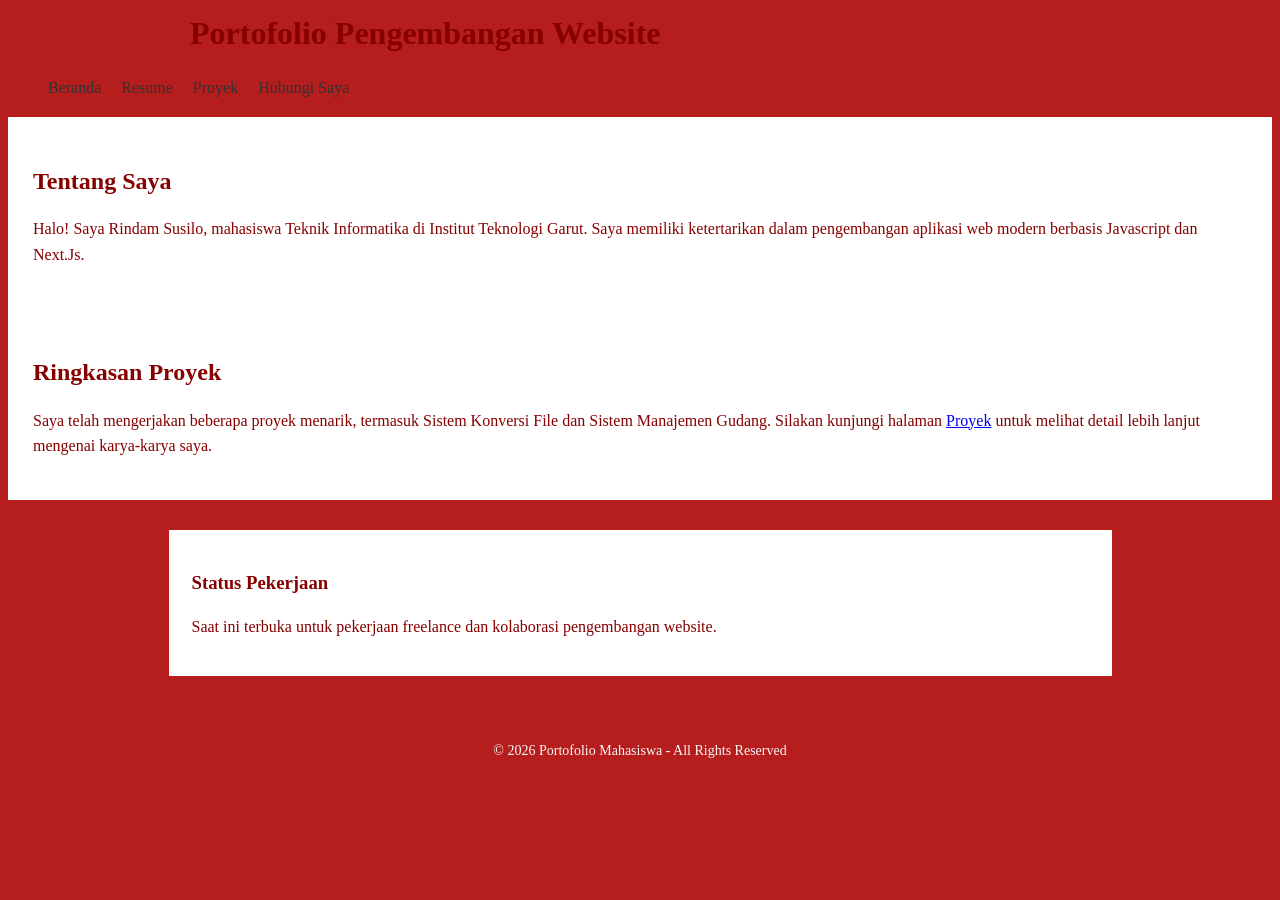
==== index.html @ ab899e9d "tugas pertemuan 2" ====
<!DOCTYPE html>
<html lang="id">
<head>
    <meta charset="UTF-8">
    <meta name="viewport" content="width=device-width, initial-scale=1.0">
    <title>Modul 2 - Website Portofolio Mahasiswa</title>
    <link rel="stylesheet" href="style.css">
</head>
<body>
    <header>
        <h1>Portofolio Pengembangan Website</h1>
        <nav>
            <ul>
                <!-- Di sini kita menambahkan link ke halaman baru -->
                <li><a href="index.html">Beranda</a></li>
                <li><a href="resume.html">Resume</a></li>
                <li><a href="project.html">Proyek</a></li>
                <li><a href="kontak.html">Hubungi Saya</a></li>
            </ul>
        </nav>
    </header>

    <hr>

    <main>
        <section id="tentang">
            <h2>Tentang Saya</h2>
            <p>Halo! Saya Rindam Susilo, mahasiswa Teknik Informatika di Institut Teknologi Garut. Saya memiliki ketertarikan dalam pengembangan aplikasi web modern berbasis Javascript dan Next.Js.</p>
        </section>

        <hr>

        <section id="ringkasan-proyek">
            <h2>Ringkasan Proyek</h2>
            <p>Saya telah mengerjakan beberapa proyek menarik, termasuk Sistem Konversi File dan Sistem Manajemen Gudang. Silakan kunjungi halaman <a href="project.html">Proyek</a> untuk melihat detail lebih lanjut mengenai karya-karya saya.</p>
        </section>

        <hr> 
    </main>

    <aside>
        <h3>Status Pekerjaan</h3>
        <p>Saat ini terbuka untuk pekerjaan freelance dan kolaborasi pengembangan website.</p>
    </aside>

    <hr>

    <footer>
        <p>&copy; 2026 Portofolio Mahasiswa - All Rights Reserved</p>
    </footer>
</body>
</html>
---- style.css ----
* Reset *
* {
 margin: 0;
 padding: 0;
 box-sizing: border-box;
}
body {
 font-family: Cambria, Cochin, Georgia, Times, 'Times New Roman', serif, sans-serif;
 background-color: #b61d1d;
 color: #860000;
 line-height: 1.6;
}
* Header *
body > header {
 background-color: white;
 padding: 20px;
 border-bottom: 1px solid #ddd;
}
body > header h1 {
 max-width: 900px;
 margin: auto;
}
* Navigation *
nav {
 max-width: 900px;
 margin: auto;
}
nav ul {
 display: flex;
 gap: 20px;
 list-style: none;
}
nav a {
 color: #333;
 text-decoration: none;
}
nav a:hover {
 color: #f5f6f7;
}
* Main *
main {
 max-width: 900px;
 margin: 30px auto;
 padding: 0 20px;
}
section {
 background-color: white;
 padding: 25px;
}
* Gambar *
main img {
 display: block;
 max-width: 100%;
 height: auto;
 margin: 0;
}
/* Judul */
h2 {
 margin-bottom: 15px;
}
h3 {
 margin-bottom: 5px;
}
/* Project */
#project {
 margin-top: 30px;
}
article {
 padding: 15px 0;
 border-bottom: 1px solid #ddd;
}
article:last-child {
 border-bottom: none;
}
/* Form */
form {
 margin-top: 20px;
}
form p {
 margin-bottom: 15px;
}
label {
 display: inline-block;
 margin-bottom: 5px;
}
input[type="text"],
input[type="email"],
select,
textarea {
 width: 100%;
 padding: 9px;
 border: 1px solid #ccc;
 font-family: Arial, sans-serif;
}
textarea {
 resize: vertical;
}
button {
 padding: 9px 15px;
 border: none;
 background-color: #333;
 color: white;
 cursor: pointer;
}
button[type="reset"] {
 background-color: #888;
}
button:hover {
 opacity: 0.8;
}
/* Aside */
aside {
 max-width: 900px;
 margin: 30px auto;
 padding: 20px;
 background-color: white;
 border-left: 3px solid #fafafa;
}
/* Footer */
footer {
 padding: 20px;
 text-align: center;
 color: #f8f7f7;
 font-size: 14px;
}
/* Garis <hr> */
hr {
 display: none;
}
/* Tampilan HP */
@media (max-width: 700px) {
 nav ul {
 flex-direction: column;
 gap: 8px;
 }
 main {
 margin-top: 20px;
 }
 main img {
 margin: 0 auto;
 }
 section {
 padding: 20px;
 }
}
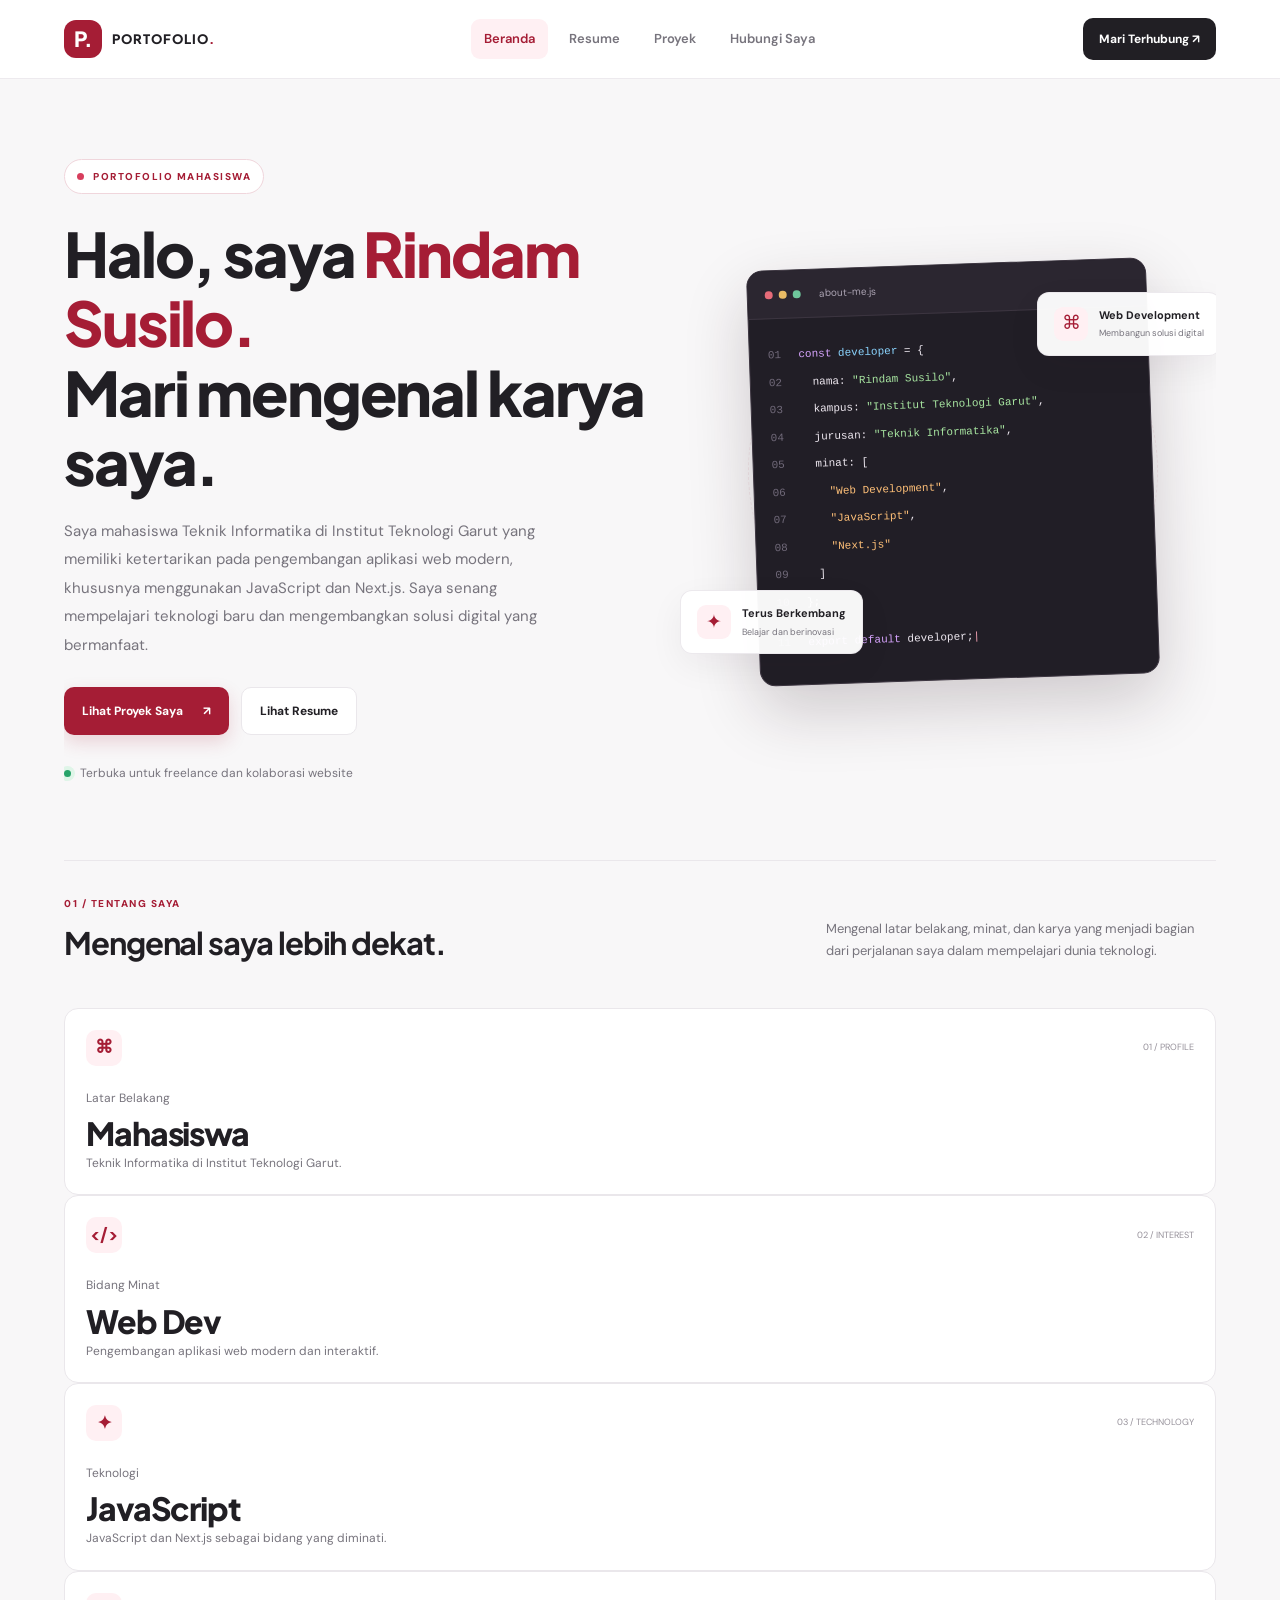
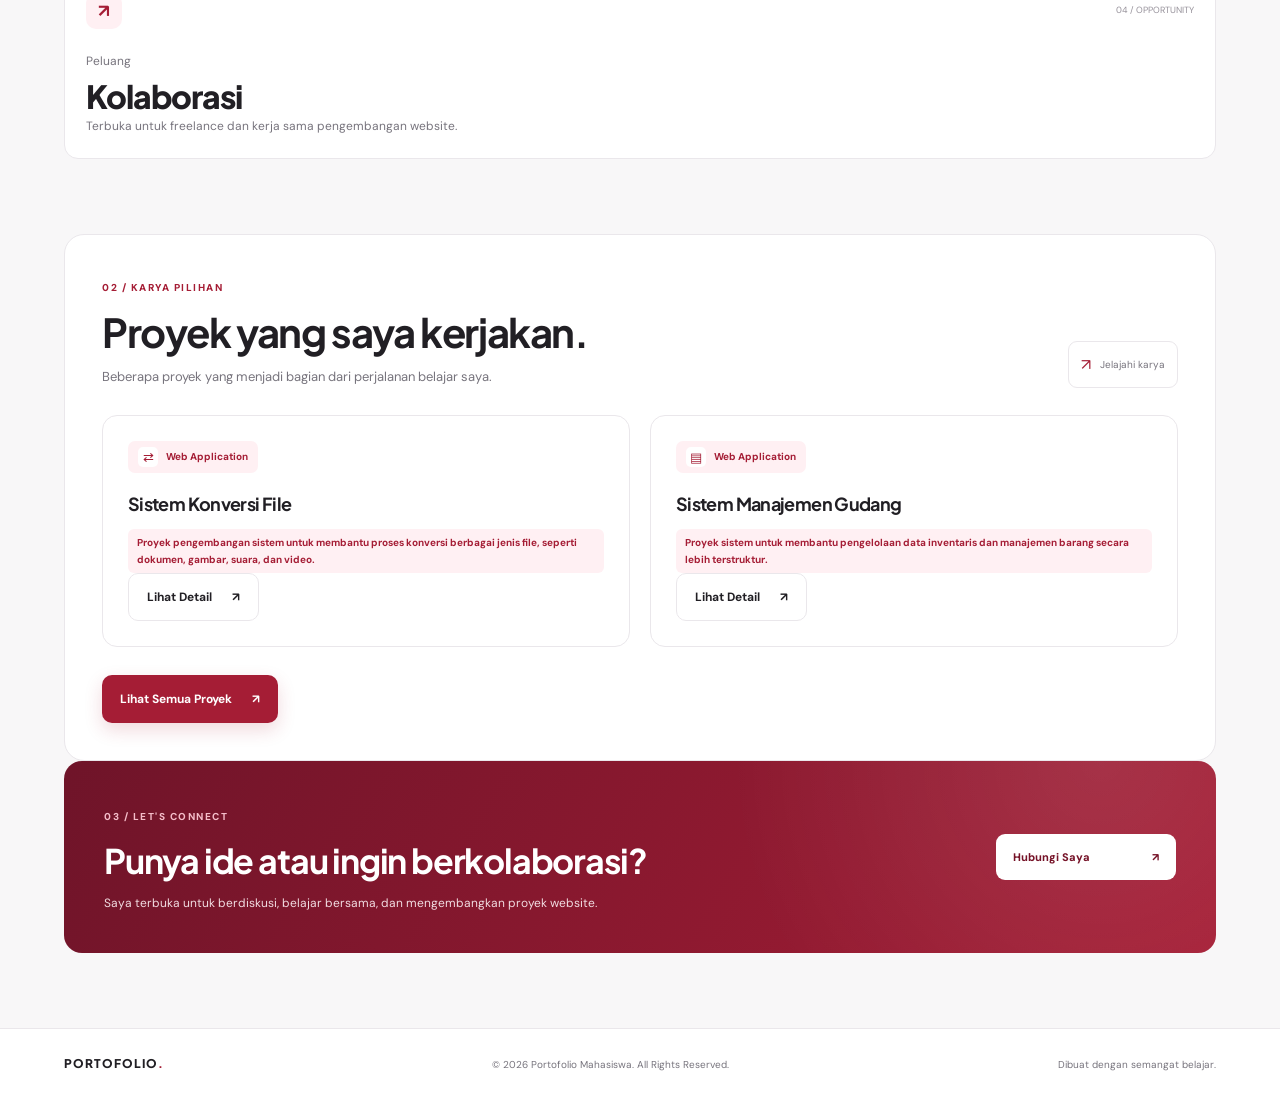
==== commit 8b5474c7: "dasar logika javascrift" ====
--- a/index.html
+++ b/index.html
@@ -1,52 +1,310 @@
+
 <!DOCTYPE html>
 <html lang="id">
+
 <head>
     <meta charset="UTF-8">
     <meta name="viewport" content="width=device-width, initial-scale=1.0">
-    <title>Modul 2 - Website Portofolio Mahasiswa</title>
+
+    <title>Beranda | Portofolio Pengembangan Website</title>
+    <meta name="description" content="Portofolio mahasiswa Teknik Informatika yang berisi profil, ringkasan proyek, dan informasi kolaborasi.">
+
+    <!-- Font yang sama dengan halaman Proyek -->
+    <link rel="preconnect" href="https://fonts.googleapis.com">
+    <link rel="preconnect" href="https://fonts.gstatic.com" crossorigin>
+    <link href="https://fonts.googleapis.com/css2?family=DM+Sans:wght@400;500;600;700&family=Plus+Jakarta+Sans:wght@400;500;600;700;800&display=swap" rel="stylesheet">
+
     <link rel="stylesheet" href="style.css">
 </head>
+
 <body>
-    <header>
-        <h1>Portofolio Pengembangan Website</h1>
-        <nav>
-            <ul>
-                <!-- Di sini kita menambahkan link ke halaman baru -->
-                <li><a href="index.html">Beranda</a></li>
-                <li><a href="resume.html">Resume</a></li>
-                <li><a href="project.html">Proyek</a></li>
-                <li><a href="kontak.html">Hubungi Saya</a></li>
-            </ul>
-        </nav>
+
+    <!-- NAVBAR -->
+    <header class="site-header">
+        <div class="nav-container">
+
+            <a href="index.html" class="brand">
+                <span class="brand-mark">P.</span>
+                <span>PORTOFOLIO<span class="brand-dot">.</span></span>
+            </a>
+
+            <nav>
+                <ul>
+                    <li><a href="index.html" class="active">Beranda</a></li>
+                    <li><a href="resume.html">Resume</a></li>
+                    <li><a href="project.html">Proyek</a></li>
+                    <li><a href="kontak.html">Hubungi Saya</a></li>
+                </ul>
+            </nav>
+
+            <a href="kontak.html" class="nav-cta">Mari Terhubung ↗</a>
+
+        </div>
     </header>
 
-    <hr>
-
     <main>
-        <section id="tentang">
-            <h2>Tentang Saya</h2>
-            <p>Halo! Saya Rindam Susilo, mahasiswa Teknik Informatika di Institut Teknologi Garut. Saya memiliki ketertarikan dalam pengembangan aplikasi web modern berbasis Javascript dan Next.Js.</p>
-        </section>
-
-        <hr>
-
-        <section id="ringkasan-proyek">
-            <h2>Ringkasan Proyek</h2>
-            <p>Saya telah mengerjakan beberapa proyek menarik, termasuk Sistem Konversi File dan Sistem Manajemen Gudang. Silakan kunjungi halaman <a href="project.html">Proyek</a> untuk melihat detail lebih lanjut mengenai karya-karya saya.</p>
-        </section>
-
-        <hr> 
+
+        <!-- HERO -->
+        <section class="hero-section">
+
+            <div class="hero-content">
+
+                <span class="eyebrow">
+                    <span class="eyebrow-dot"></span>
+                    PORTOFOLIO MAHASISWA
+                </span>
+
+                <h1>
+                    Halo, saya <span>Rindam Susilo.</span>
+                    <br>
+                    Mari mengenal karya saya.
+                </h1>
+
+                <p class="hero-description">
+                    Saya mahasiswa Teknik Informatika di Institut Teknologi Garut
+                    yang memiliki ketertarikan pada pengembangan aplikasi web
+                    modern, khususnya menggunakan JavaScript dan Next.js.
+                    Saya senang mempelajari teknologi baru dan mengembangkan
+                    solusi digital yang bermanfaat.
+                </p>
+
+                <div class="hero-actions">
+                    <a href="project.html" class="btn-primary">
+                        Lihat Proyek Saya <span>↗</span>
+                    </a>
+
+                    <a href="resume.html" class="btn-secondary">
+                        Lihat Resume
+                    </a>
+                </div>
+
+                <div class="hero-note">
+                    <span class="availability-dot"></span>
+                    Terbuka untuk freelance dan kolaborasi website
+                </div>
+
+            </div>
+
+            <!-- VISUAL -->
+            <div class="hero-visual">
+
+                <div class="visual-orbit"></div>
+                <div class="visual-orbit orbit-two"></div>
+
+                <div class="code-window">
+
+                    <div class="window-top">
+                        <div class="window-dots">
+                            <span></span>
+                            <span></span>
+                            <span></span>
+                        </div>
+
+                        <span class="window-label">about-me.js</span>
+                    </div>
+
+                    <div class="code-content">
+                        <div><span class="code-muted">01</span> <span class="code-purple">const</span> <span class="code-blue">developer</span> = {</div>
+                        <div><span class="code-muted">02</span> &nbsp; nama: <span class="code-green">"Rindam Susilo"</span>,</div>
+                        <div><span class="code-muted">03</span> &nbsp; kampus: <span class="code-green">"Institut Teknologi Garut"</span>,</div>
+                        <div><span class="code-muted">04</span> &nbsp; jurusan: <span class="code-green">"Teknik Informatika"</span>,</div>
+                        <div><span class="code-muted">05</span> &nbsp; minat: [</div>
+                        <div><span class="code-muted">06</span> &nbsp; &nbsp; <span class="code-orange">"Web Development"</span>,</div>
+                        <div><span class="code-muted">07</span> &nbsp; &nbsp; <span class="code-orange">"JavaScript"</span>,</div>
+                        <div><span class="code-muted">08</span> &nbsp; &nbsp; <span class="code-orange">"Next.js"</span></div>
+                        <div><span class="code-muted">09</span> &nbsp; ]</div>
+                        <div><span class="code-muted">10</span> };</div>
+                        <div class="code-bottom"><span class="code-muted">11</span> <span class="code-purple">export default</span> developer;<span class="cursor">|</span></div>
+                    </div>
+
+                </div>
+
+                <div class="floating-card floating-card-top">
+                    <span class="floating-icon">⌘</span>
+                    <div>
+                        <strong>Web Development</strong>
+                        <small>Membangun solusi digital</small>
+                    </div>
+                </div>
+
+                <div class="floating-card floating-card-bottom">
+                    <span class="floating-icon">✦</span>
+                    <div>
+                        <strong>Terus Berkembang</strong>
+                        <small>Belajar dan berinovasi</small>
+                    </div>
+                </div>
+
+            </div>
+
+        </section>
+
+        <!-- SECTION INTRO -->
+        <section class="section-intro">
+            <div>
+                <span class="section-label">01 / TENTANG SAYA</span>
+                <h2>Mengenal saya lebih dekat.</h2>
+            </div>
+
+            <p>
+                Mengenal latar belakang, minat, dan karya yang menjadi bagian
+                dari perjalanan saya dalam mempelajari dunia teknologi.
+            </p>
+        </section>
+
+        <!-- ABOUT CARDS -->
+        <section class="statistics-section">
+
+            <article class="stat-card">
+                <div class="stat-top">
+                    <span class="stat-icon">⌘</span>
+                    <span class="stat-caption">01 / PROFILE</span>
+                </div>
+
+                <p>Latar Belakang</p>
+                <h3>Mahasiswa</h3>
+                <p>Teknik Informatika di Institut Teknologi Garut.</p>
+            </article>
+
+            <article class="stat-card">
+                <div class="stat-top">
+                    <span class="stat-icon">&lt;/&gt;</span>
+                    <span class="stat-caption">02 / INTEREST</span>
+                </div>
+
+                <p>Bidang Minat</p>
+                <h3>Web Dev</h3>
+                <p>Pengembangan aplikasi web modern dan interaktif.</p>
+            </article>
+
+            <article class="stat-card">
+                <div class="stat-top">
+                    <span class="stat-icon">✦</span>
+                    <span class="stat-caption">03 / TECHNOLOGY</span>
+                </div>
+
+                <p>Teknologi</p>
+                <h3>JavaScript</h3>
+                <p>JavaScript dan Next.js sebagai bidang yang diminati.</p>
+            </article>
+
+            <article class="stat-card">
+                <div class="stat-top">
+                    <span class="stat-icon">↗</span>
+                    <span class="stat-caption">04 / OPPORTUNITY</span>
+                </div>
+
+                <p>Peluang</p>
+                <h3>Kolaborasi</h3>
+                <p>Terbuka untuk freelance dan kerja sama pengembangan website.</p>
+            </article>
+
+        </section>
+
+        <!-- PROJECT SUMMARY -->
+        <section class="projects-section">
+
+            <div class="projects-heading">
+                <div>
+                    <span class="section-label">02 / KARYA PILIHAN</span>
+                    <h2>Proyek yang saya kerjakan.</h2>
+                    <p>Beberapa proyek yang menjadi bagian dari perjalanan belajar saya.</p>
+                </div>
+
+                <div class="project-count">
+                    <span class="count-symbol">↗</span>
+                    <span>Jelajahi karya</span>
+                </div>
+            </div>
+
+            <div class="project-grid">
+
+                <article class="project-card">
+
+                    <span class="project-category">
+                        <span class="project-category-icon">⇄</span>
+                        <span class="project-category-name">Web Application</span>
+                    </span>
+
+                    <h3>Sistem Konversi File</h3>
+
+                    <p>
+                        Proyek pengembangan sistem untuk membantu proses
+                        konversi berbagai jenis file, seperti dokumen,
+                        gambar, suara, dan video.
+                    </p>
+
+                    <a href="project.html" class="btn-secondary">
+                        Lihat Detail <span>↗</span>
+                    </a>
+
+                </article>
+
+                <article class="project-card">
+
+                    <span class="project-category">
+                        <span class="project-category-icon">▤</span>
+                        <span class="project-category-name">Web Application</span>
+                    </span>
+
+                    <h3>Sistem Manajemen Gudang</h3>
+
+                    <p>
+                        Proyek sistem untuk membantu pengelolaan data
+                        inventaris dan manajemen barang secara lebih
+                        terstruktur.
+                    </p>
+
+                    <a href="project.html" class="btn-secondary">
+                        Lihat Detail <span>↗</span>
+                    </a>
+
+                </article>
+
+            </div>
+
+            <div class="hero-actions">
+                <a href="project.html" class="btn-primary">
+                    Lihat Semua Proyek <span>↗</span>
+                </a>
+            </div>
+
+        </section>
+
+        <!-- CONTACT CTA -->
+        <section class="contact-cta">
+
+            <div>
+                <span class="section-label">03 / LET'S CONNECT</span>
+
+                <h2>Punya ide atau ingin berkolaborasi?</h2>
+
+                <p>
+                    Saya terbuka untuk berdiskusi, belajar bersama,
+                    dan mengembangkan proyek website.
+                </p>
+            </div>
+
+            <a href="kontak.html" class="cta-button">
+                Hubungi Saya <span>↗</span>
+            </a>
+
+        </section>
+
     </main>
 
-    <aside>
-        <h3>Status Pekerjaan</h3>
-        <p>Saat ini terbuka untuk pekerjaan freelance dan kolaborasi pengembangan website.</p>
-    </aside>
-
-    <hr>
-
-    <footer>
-        <p>&copy; 2026 Portofolio Mahasiswa - All Rights Reserved</p>
+    <!-- FOOTER -->
+    <footer class="site-footer">
+
+        <a href="index.html" class="footer-brand">
+            PORTOFOLIO<span class="brand-dot">.</span>
+        </a>
+
+        <p>&copy; 2026 Portofolio Mahasiswa. All Rights Reserved.</p>
+
+        <span>Dibuat dengan semangat belajar.</span>
+
     </footer>
+
 </body>
-</html>+</html>
--- a/style.css
+++ b/style.css
@@ -1,145 +1,1782 @@
-* Reset *
+
+/* ========================================
+   1. DESIGN SYSTEM
+======================================== */
+:root {
+    --primary: #a51d35;
+    --primary-dark: #761328;
+    --primary-light: #fff0f3;
+    --ink: #211f24;
+    --muted: #77747d;
+    --surface: #ffffff;
+    --background: #f8f7f8;
+    --border: #eae7eb;
+    --green: #18794e;
+    --green-bg: #e7f7ee;
+    --orange: #98620b;
+    --orange-bg: #fff3d9;
+    --radius: 18px;
+    --shadow: 0 12px 35px rgba(35, 18, 28, 0.055);
+}
+
 * {
- margin: 0;
- padding: 0;
- box-sizing: border-box;
-}
+    margin: 0;
+    padding: 0;
+    box-sizing: border-box;
+}
+
+html {
+    scroll-behavior: smooth;
+    scroll-padding-top: 100px;
+}
+
 body {
- font-family: Cambria, Cochin, Georgia, Times, 'Times New Roman', serif, sans-serif;
- background-color: #b61d1d;
- color: #860000;
- line-height: 1.6;
-}
-* Header *
-body > header {
- background-color: white;
- padding: 20px;
- border-bottom: 1px solid #ddd;
-}
-body > header h1 {
- max-width: 900px;
- margin: auto;
-}
-* Navigation *
-nav {
- max-width: 900px;
- margin: auto;
-}
-nav ul {
- display: flex;
- gap: 20px;
- list-style: none;
-}
-nav a {
- color: #333;
- text-decoration: none;
-}
-nav a:hover {
- color: #f5f6f7;
-}
-* Main *
+    font-family: "DM Sans", Arial, sans-serif;
+    color: var(--ink);
+    background: var(--background);
+    line-height: 1.7;
+    -webkit-font-smoothing: antialiased;
+}
+
+h1, h2, h3, h4 {
+    font-family: "Plus Jakarta Sans", Arial, sans-serif;
+    line-height: 1.25;
+    letter-spacing: -0.035em;
+}
+
+a {
+    color: inherit;
+    text-decoration: none;
+}
+
+button, input, select {
+    font: inherit;
+}
+
+button, a, input, select {
+    -webkit-tap-highlight-color: transparent;
+}
+
+button:focus-visible,
+a:focus-visible,
+input:focus-visible,
+select:focus-visible {
+    outline: 3px solid rgba(165, 29, 53, 0.3);
+    outline-offset: 3px;
+}
+
+[hidden] {
+    display: none !important;
+}
+
+/* ========================================
+   2. NAVIGATION
+======================================== */
+.site-header {
+    position: sticky;
+    top: 0;
+    z-index: 100;
+    background: rgba(255, 255, 255, 0.94);
+    backdrop-filter: blur(16px);
+    border-bottom: 1px solid rgba(234, 231, 235, 0.85);
+}
+
+.nav-container {
+    width: min(1160px, 90%);
+    min-height: 78px;
+    margin: auto;
+    display: flex;
+    align-items: center;
+    justify-content: space-between;
+    gap: 28px;
+}
+
+.brand {
+    display: inline-flex;
+    align-items: center;
+    gap: 10px;
+    font-family: "Plus Jakarta Sans", sans-serif;
+    font-weight: 800;
+    font-size: 13px;
+    letter-spacing: 0.08em;
+    white-space: nowrap;
+}
+
+.brand-mark {
+    display: grid;
+    place-items: center;
+    width: 38px;
+    height: 38px;
+    border-radius: 12px;
+    color: white;
+    background: var(--primary);
+    font-size: 21px;
+    letter-spacing: -0.06em;
+}
+
+.brand-dot {
+    color: var(--primary);
+}
+
+.nav-container nav ul {
+    display: flex;
+    align-items: center;
+    gap: 8px;
+    list-style: none;
+}
+
+.nav-container nav a {
+    display: inline-block;
+    padding: 9px 13px;
+    color: var(--muted);
+    font-size: 13px;
+    font-weight: 600;
+    border-radius: 9px;
+    transition: 0.2s ease;
+}
+
+.nav-container nav a:hover,
+.nav-container nav a.active {
+    color: var(--primary);
+    background: var(--primary-light);
+}
+
+.nav-cta {
+    padding: 11px 16px;
+    border-radius: 10px;
+    color: white;
+    background: var(--ink);
+    font-size: 12px;
+    font-weight: 700;
+    white-space: nowrap;
+    transition: 0.2s ease;
+}
+
+.nav-cta:hover {
+    background: var(--primary);
+    transform: translateY(-1px);
+}
+
+/* ========================================
+   3. MAIN LAYOUT
+======================================== */
 main {
- max-width: 900px;
- margin: 30px auto;
- padding: 0 20px;
-}
+    width: min(1160px, 90%);
+    margin: 0 auto;
+}
+
 section {
- background-color: white;
- padding: 25px;
-}
-* Gambar *
-main img {
- display: block;
- max-width: 100%;
- height: auto;
- margin: 0;
-}
-/* Judul */
-h2 {
- margin-bottom: 15px;
-}
-h3 {
- margin-bottom: 5px;
-}
-/* Project */
-#project {
- margin-top: 30px;
-}
-article {
- padding: 15px 0;
- border-bottom: 1px solid #ddd;
-}
-article:last-child {
- border-bottom: none;
-}
-/* Form */
-form {
- margin-top: 20px;
-}
-form p {
- margin-bottom: 15px;
-}
-label {
- display: inline-block;
- margin-bottom: 5px;
-}
-input[type="text"],
-input[type="email"],
-select,
-textarea {
- width: 100%;
- padding: 9px;
- border: 1px solid #ccc;
- font-family: Arial, sans-serif;
-}
-textarea {
- resize: vertical;
-}
-button {
- padding: 9px 15px;
- border: none;
- background-color: #333;
- color: white;
- cursor: pointer;
-}
-button[type="reset"] {
- background-color: #888;
-}
-button:hover {
- opacity: 0.8;
-}
-/* Aside */
-aside {
- max-width: 900px;
- margin: 30px auto;
- padding: 20px;
- background-color: white;
- border-left: 3px solid #fafafa;
-}
-/* Footer */
-footer {
- padding: 20px;
- text-align: center;
- color: #f8f7f7;
- font-size: 14px;
-}
-/* Garis <hr> */
-hr {
- display: none;
-}
-/* Tampilan HP */
-@media (max-width: 700px) {
- nav ul {
- flex-direction: column;
- gap: 8px;
- }
- main {
- margin-top: 20px;
- }
- main img {
- margin: 0 auto;
- }
- section {
- padding: 20px;
- }
-}
+    margin-bottom: 0;
+}
+
+/* ========================================
+   4. HERO SECTION
+======================================== */
+.hero-section {
+    min-height: 530px;
+    padding: 80px 0 76px;
+    display: grid;
+    grid-template-columns: 1.05fr 0.95fr;
+    align-items: center;
+    gap: 45px;
+    overflow: hidden;
+}
+
+.hero-content {
+    position: relative;
+    z-index: 2;
+}
+
+.eyebrow,
+.section-label {
+    display: inline-flex;
+    align-items: center;
+    gap: 9px;
+    color: var(--primary);
+    font-size: 10px;
+    font-weight: 800;
+    letter-spacing: 0.15em;
+}
+
+.eyebrow {
+    padding: 8px 12px;
+    border: 1px solid #f0d6dc;
+    background: #fff;
+    border-radius: 30px;
+}
+
+.eyebrow-dot,
+.availability-dot {
+    width: 7px;
+    height: 7px;
+    border-radius: 50%;
+    background: #d73e5d;
+}
+
+.hero-content h1 {
+    margin: 25px 0 20px;
+    font-size: clamp(38px, 4.8vw, 62px);
+    font-weight: 800;
+    line-height: 1.13;
+}
+
+.hero-content h1 span {
+    color: var(--primary);
+}
+
+.hero-description {
+    max-width: 490px;
+    color: var(--muted);
+    font-size: 15px;
+    line-height: 1.9;
+}
+
+.hero-actions {
+    display: flex;
+    align-items: center;
+    flex-wrap: wrap;
+    gap: 12px;
+    margin-top: 28px;
+}
+
+.btn-primary,
+.btn-secondary {
+    display: inline-flex;
+    align-items: center;
+    justify-content: center;
+    gap: 20px;
+    min-height: 48px;
+    padding: 12px 18px;
+    border: 0;
+    border-radius: 10px;
+    font-size: 12px;
+    font-weight: 700;
+    cursor: pointer;
+    transition: transform 0.2s ease, background 0.2s ease;
+}
+
+.btn-primary {
+    color: #fff;
+    background: var(--primary);
+    box-shadow: 0 7px 18px rgba(165, 29, 53, 0.17);
+}
+
+.btn-primary:hover {
+    background: var(--primary-dark);
+    transform: translateY(-2px);
+}
+
+.btn-secondary {
+    color: var(--ink);
+    background: white;
+    border: 1px solid var(--border);
+}
+
+.btn-secondary:hover {
+    border-color: #d9a0ac;
+    transform: translateY(-2px);
+}
+
+.hero-note {
+    display: flex;
+    align-items: center;
+    gap: 9px;
+    margin-top: 28px;
+    color: var(--muted);
+    font-size: 12px;
+}
+
+.availability-dot {
+    background: #28a36a;
+    box-shadow: 0 0 0 4px #dff5e8;
+}
+
+/* ========================================
+   5. HERO VISUAL / CODE WINDOW
+======================================== */
+.hero-visual {
+    position: relative;
+    min-height: 360px;
+    display: grid;
+    place-items: center;
+    isolation: isolate;
+}
+
+.hero-visual::before {
+    content: "";
+    position: absolute;
+    width: 290px;
+    height: 290px;
+    border-radius: 50%;
+    background: linear-gradient(135deg, #f7dce2, #fceff2);
+    z-index: -2;
+}
+
+.visual-orbit {
+    position: absolute;
+    width: 350px;
+    height: 350px;
+    border: 1px solid rgba(165, 29, 53, 0.13);
+    border-radius: 50%;
+    z-index: -1;
+}
+
+.orbit-two {
+    width: 410px;
+    height: 410px;
+    border-style: dashed;
+    opacity: 0.6;
+}
+
+.code-window {
+    position: relative;
+    z-index: 2;
+    width: min(100%, 400px);
+    overflow: hidden;
+    border: 1px solid #3c3540;
+    border-radius: 16px;
+    color: #eee8f0;
+    background: #211e26;
+    box-shadow: 0 25px 65px rgba(39, 22, 32, 0.2);
+    transform: rotate(-2deg);
+}
+
+.window-top {
+    min-height: 48px;
+    padding: 0 17px;
+    display: flex;
+    align-items: center;
+    gap: 18px;
+    border-bottom: 1px solid #3c3540;
+    background: #2b2630;
+}
+
+.window-dots {
+    display: flex;
+    gap: 6px;
+}
+
+.window-dots span {
+    width: 8px;
+    height: 8px;
+    border-radius: 50%;
+    background: #e66b78;
+}
+
+.window-dots span:nth-child(2) {
+    background: #e9bb65;
+}
+
+.window-dots span:nth-child(3) {
+    background: #6ec69b;
+}
+
+.window-label {
+    color: #aaa2b1;
+    font-size: 10px;
+}
+
+.code-content {
+    padding: 23px 18px 27px;
+    overflow-x: auto;
+    font-family: Consolas, Monaco, monospace;
+    font-size: 11px;
+    line-height: 2.5;
+    white-space: nowrap;
+}
+
+.code-muted {
+    display: inline-block;
+    width: 24px;
+    color: #716a7a;
+}
+
+.code-purple {
+    color: #d8a5ff;
+}
+
+.code-blue {
+    color: #8bd5ff;
+}
+
+.code-green {
+    color: #a8e6a1;
+}
+
+.code-orange {
+    color: #ffc078;
+}
+
+.code-bottom {
+    margin-top: 13px;
+}
+
+.cursor {
+    color: #f5a3b4;
+    animation: blink 1s steps(2, start) infinite;
+}
+
+@keyframes blink {
+    to { visibility: hidden; }
+}
+
+.floating-card {
+    position: absolute;
+    z-index: 3;
+    display: flex;
+    align-items: center;
+    gap: 11px;
+    padding: 13px 16px;
+    border: 1px solid rgba(234, 231, 235, 0.9);
+    border-radius: 12px;
+    background: rgba(255, 255, 255, 0.96);
+    box-shadow: var(--shadow);
+}
+
+.floating-card strong,
+.floating-card small {
+    display: block;
+}
+
+.floating-card strong {
+    font-size: 11px;
+}
+
+.floating-card small {
+    margin-top: 2px;
+    color: var(--muted);
+    font-size: 9px;
+}
+
+.floating-icon {
+    display: grid;
+    place-items: center;
+    width: 34px;
+    height: 34px;
+    border-radius: 9px;
+    color: var(--primary);
+    background: var(--primary-light);
+    font-size: 19px;
+}
+
+.floating-card-top {
+    top: 28px;
+    right: -5px;
+}
+
+.floating-card-bottom {
+    bottom: 25px;
+    left: -10px;
+}
+
+/* ========================================
+   6. SECTION INTRO
+======================================== */
+.section-intro {
+    display: flex;
+    align-items: end;
+    justify-content: space-between;
+    gap: 35px;
+    padding: 27px 0;
+    border-top: 1px solid var(--border);
+}
+
+.section-intro h2 {
+    max-width: 450px;
+    margin-top: 9px;
+    font-size: clamp(23px, 3vw, 31px);
+}
+
+.section-intro > p {
+    max-width: 390px;
+    color: var(--muted);
+    font-size: 13px;
+}
+
+/* ========================================
+   7. STATISTICS
+======================================== */
+.statistics-section {
+    display: grid;
+    grid-template-columns: repeat(4, minmax(0, 1fr));
+    gap: 15px;
+    padding: 18px 0 75px;
+}
+
+.stat-card {
+    min-width: 0;
+    padding: 21px;
+    border: 1px solid var(--border);
+    border-radius: 14px;
+    background: var(--surface);
+    transition: transform 0.2s ease, box-shadow 0.2s ease;
+}
+
+.stat-card:hover {
+    transform: translateY(-3px);
+    box-shadow: var(--shadow);
+}
+
+.stat-top {
+    display: flex;
+    align-items: center;
+    justify-content: space-between;
+    gap: 8px;
+    margin-bottom: 22px;
+}
+
+.stat-icon {
+    display: grid;
+    place-items: center;
+    width: 36px;
+    height: 36px;
+    border-radius: 10px;
+    color: var(--primary);
+    background: var(--primary-light);
+    font-size: 18px;
+    font-weight: 700;
+}
+
+.stat-caption {
+    color: #96919a;
+    font-size: 9px;
+    text-align: right;
+}
+
+.stat-card > p {
+    color: var(--muted);
+    font-size: 12px;
+}
+
+.stat-card h3 {
+    margin-top: 5px;
+    color: var(--ink);
+    font-size: clamp(23px, 2.7vw, 32px);
+    font-weight: 800;
+    overflow-wrap: anywhere;
+}
+
+.budget-card h3 {
+    color: var(--primary);
+    font-size: clamp(18px, 2vw, 26px);
+}
+
+/* ========================================
+   8. PROJECT SECTION
+======================================== */
+.projects-section {
+    padding: 37px;
+    border: 1px solid var(--border);
+    border-radius: 20px;
+    background: var(--surface);
+}
+
+.projects-heading {
+    display: flex;
+    align-items: end;
+    justify-content: space-between;
+    gap: 25px;
+    margin-bottom: 27px;
+}
+
+.projects-heading h2 {
+    margin-top: 8px;
+    font-size: clamp(29px, 3.5vw, 40px);
+}
+
+.projects-heading p {
+    margin-top: 9px;
+    color: var(--muted);
+    font-size: 13px;
+}
+
+.project-count {
+    display: flex;
+    align-items: center;
+    gap: 9px;
+    padding: 9px 12px;
+    border: 1px solid var(--border);
+    border-radius: 9px;
+    color: var(--muted);
+    font-size: 10px;
+    white-space: nowrap;
+}
+
+.count-symbol {
+    color: var(--primary);
+    font-size: 16px;
+}
+
+/* SEARCH */
+.search-bar {
+    display: flex;
+    align-items: center;
+    gap: 12px;
+    min-height: 54px;
+    padding: 0 16px;
+    border: 1px solid var(--border);
+    border-radius: 11px;
+    background: #fbfafb;
+    transition: border-color 0.2s ease, box-shadow 0.2s ease;
+}
+
+.search-bar:focus-within {
+    border-color: #d79aa7;
+    box-shadow: 0 0 0 4px rgba(165, 29, 53, 0.06);
+}
+
+.search-icon {
+    color: var(--primary);
+    font-size: 26px;
+    line-height: 1;
+}
+
+.search-bar input {
+    width: 100%;
+    min-width: 0;
+    padding: 14px 0;
+    border: 0;
+    outline: none;
+    color: var(--ink);
+    background: transparent;
+    font-size: 12px;
+}
+
+.search-bar input:focus {
+    box-shadow: none;
+}
+
+.search-hint {
+    color: #aaa3ad;
+    font-size: 8px;
+    font-weight: 800;
+    letter-spacing: 0.1em;
+    white-space: nowrap;
+}
+
+/* PROJECT GRID */
+.project-grid,
+#project-list {
+    display: grid;
+    grid-template-columns: repeat(2, minmax(0, 1fr));
+    gap: 20px;
+    margin-top: 23px;
+}
+
+.project-card {
+    position: relative;
+    display: flex;
+    flex-direction: column;
+    align-items: flex-start;
+    min-width: 0;
+    padding: 25px;
+    overflow: hidden;
+    border: 1px solid var(--border);
+    border-radius: 15px;
+    background: white;
+    transition: border-color 0.25s ease, transform 0.25s ease,
+                box-shadow 0.25s ease;
+}
+
+.project-card::before {
+    content: "";
+    position: absolute;
+    top: 0;
+    left: 0;
+    width: 100%;
+    height: 3px;
+    background: linear-gradient(90deg, var(--primary), #eaa2b1);
+    opacity: 0;
+    transition: opacity 0.25s ease;
+}
+
+.project-card:hover {
+    transform: translateY(-4px);
+    border-color: #e1c2c9;
+    box-shadow: 0 15px 35px rgba(35, 18, 28, 0.07);
+}
+
+.project-card:hover::before {
+    opacity: 1;
+}
+
+.project-card h3 {
+    margin: 17px 0 12px;
+    font-size: 18px;
+    line-height: 1.5;
+    overflow-wrap: anywhere;
+}
+
+.project-card p {
+    margin-bottom: 9px;
+    color: var(--muted);
+    font-size: 12px;
+    overflow-wrap: anywhere;
+}
+
+.project-card .status {
+    display: inline-flex;
+    align-items: center;
+    margin: 6px 0 15px;
+    padding: 6px 10px;
+    border-radius: 30px;
+    font-size: 10px;
+    font-weight: 700;
+}
+
+.status.selesai {
+    color: var(--green);
+    background: var(--green-bg);
+}
+
+.status.berjalan {
+    color: var(--orange);
+    background: var(--orange-bg);
+}
+
+/* KATEGORI: label pertama pada setiap kartu */
+.project-card > p:first-of-type {
+    display: inline-flex;
+    align-self: flex-start;
+    margin: 0;
+    padding: 5px 9px;
+    border-radius: 6px;
+    color: var(--primary);
+    background: var(--primary-light);
+    font-size: 10px;
+    font-weight: 700;
+}
+
+/* ACTION BUTTONS */
+.project-card button {
+    min-height: 38px;
+    margin: auto 7px 0 0;
+    padding: 9px 12px;
+    border: 1px solid var(--primary);
+    border-radius: 8px;
+    color: white;
+    background: var(--primary);
+    font-size: 10px;
+    font-weight: 700;
+    cursor: pointer;
+    transition: 0.2s ease;
+}
+
+.project-card button:hover {
+    background: var(--primary-dark);
+    transform: translateY(-1px);
+}
+
+.project-card button.hapus-button {
+    border-color: var(--border);
+    color: #6c626a;
+    background: white;
+}
+
+.project-card button.hapus-button:hover {
+    border-color: #e4b5bd;
+    color: var(--primary);
+    background: var(--primary-light);
+}
+
+/* EMPTY STATE */
+.empty-state {
+    padding: 45px 15px;
+    text-align: center;
+}
+
+.empty-icon {
+    display: inline-grid;
+    place-items: center;
+    width: 52px;
+    height: 52px;
+    border-radius: 15px;
+    color: var(--primary);
+    background: var(--primary-light);
+    font-size: 30px;
+}
+
+.empty-state h3 {
+    margin-top: 15px;
+    font-size: 18px;
+}
+
+.empty-state p {
+    margin-top: 6px;
+    color: var(--muted);
+    font-size: 12px;
+}
+
+/* ========================================
+   9. ADD PROJECT FORM
+======================================== */
+.form-section {
+    display: grid;
+    grid-template-columns: 0.85fr 1.15fr;
+    gap: 55px;
+    align-items: start;
+    margin: 75px 0;
+    padding: 45px;
+    border: 1px solid var(--border);
+    border-radius: 20px;
+    background: #fff;
+}
+
+.form-intro {
+    padding-top: 15px;
+}
+
+.form-intro h2 {
+    margin-top: 12px;
+    font-size: clamp(27px, 3vw, 37px);
+}
+
+.form-intro > p {
+    margin-top: 15px;
+    color: var(--muted);
+    font-size: 13px;
+    line-height: 1.9;
+}
+
+.form-benefit {
+    display: flex;
+    align-items: center;
+    gap: 10px;
+    margin-top: 17px;
+    color: #514b53;
+    font-size: 12px;
+}
+
+.form-benefit span {
+    display: grid;
+    place-items: center;
+    width: 23px;
+    height: 23px;
+    flex-shrink: 0;
+    border-radius: 50%;
+    color: var(--green);
+    background: var(--green-bg);
+    font-size: 12px;
+    font-weight: 800;
+}
+
+.form-panel {
+    min-width: 0;
+    padding: 27px;
+    border: 1px solid var(--border);
+    border-radius: 14px;
+    background: #fcfbfc;
+}
+
+.form-panel h3 {
+    font-size: 20px;
+}
+
+.form-panel-subtitle {
+    margin-top: 6px;
+    margin-bottom: 23px;
+    color: var(--muted);
+    font-size: 12px;
+}
+
+.form-field {
+    margin-bottom: 19px;
+}
+
+.form-field label {
+    display: block;
+    margin-bottom: 8px;
+    color: #39343b;
+    font-size: 12px;
+    font-weight: 700;
+}
+
+.form-field input,
+.form-field select {
+    display: block;
+    width: 100%;
+    min-height: 46px;
+    padding: 11px 13px;
+    border: 1px solid #e5e0e6;
+    border-radius: 8px;
+    outline: none;
+    color: var(--ink);
+    background: white;
+    font-family: inherit;
+    font-size: 12px;
+    transition: border-color 0.2s ease, box-shadow 0.2s ease;
+}
+
+.form-field input:focus,
+.form-field select:focus {
+    border-color: #ce8494;
+    box-shadow: 0 0 0 4px rgba(165, 29, 53, 0.07);
+}
+
+.form-field input::placeholder {
+    color: #b0aab2;
+}
+
+.error {
+    display: block;
+    margin-top: 5px;
+    color: #c42d42;
+    font-size: 11px;
+}
+
+/* Checkbox */
+.checkbox-field {
+    display: flex;
+    align-items: center;
+    gap: 12px;
+    margin: 6px 0 22px;
+    cursor: pointer;
+}
+
+.checkbox-field input {
+    width: 17px;
+    height: 17px;
+    flex-shrink: 0;
+    accent-color: var(--primary);
+}
+
+.checkbox-field > span:last-child {
+    display: flex;
+    flex-direction: column;
+}
+
+.checkbox-field strong {
+    color: #39343b;
+    font-size: 12px;
+}
+
+.checkbox-field small {
+    margin-top: 3px;
+    color: var(--muted);
+    font-size: 10px;
+}
+
+.submit-button {
+    width: 100%;
+    justify-content: space-between;
+    min-height: 48px;
+}
+
+#form-message {
+    margin-top: 12px;
+    color: var(--green);
+    font-size: 12px;
+    font-weight: 700;
+}
+
+/* ========================================
+   10. CONTACT CTA
+======================================== */
+.contact-cta {
+    display: flex;
+    align-items: center;
+    justify-content: space-between;
+    gap: 35px;
+    margin-bottom: 75px;
+    padding: 40px;
+    overflow: hidden;
+    border-radius: 18px;
+    color: white;
+    background:
+        radial-gradient(circle at 90% 0%, rgba(255,255,255,.10), transparent 35%),
+        linear-gradient(120deg, #6f1429, #a51d35);
+}
+
+.contact-cta .section-label {
+    color: #f4bdc9;
+}
+
+.contact-cta h2 {
+    max-width: 600px;
+    margin-top: 12px;
+    font-size: clamp(24px, 3vw, 34px);
+}
+
+.contact-cta p {
+    margin-top: 10px;
+    color: #f1dce1;
+    font-size: 12px;
+}
+
+.cta-button {
+    display: inline-flex;
+    align-items: center;
+    justify-content: space-between;
+    gap: 25px;
+    min-width: 180px;
+    padding: 14px 17px;
+    border-radius: 9px;
+    color: var(--primary-dark);
+    background: white;
+    font-size: 11px;
+    font-weight: 800;
+    transition: transform 0.2s ease;
+}
+
+.cta-button:hover {
+    transform: translateY(-3px);
+}
+
+/* ========================================
+   11. FOOTER
+======================================== */
+.site-footer {
+    display: flex;
+    align-items: center;
+    justify-content: space-between;
+    flex-wrap: wrap;
+    gap: 15px;
+    padding: 25px max(5%, calc((100% - 1160px) / 2));
+    border-top: 1px solid var(--border);
+    background: white;
+}
+
+.footer-brand {
+    font-family: "Plus Jakarta Sans", sans-serif;
+    font-size: 12px;
+    font-weight: 800;
+    letter-spacing: 0.08em;
+}
+
+.site-footer p,
+.site-footer > span {
+    color: var(--muted);
+    font-size: 10px;
+}
+
+/* ========================================
+   12. RESPONSIVE TABLET
+======================================== */
+@media (max-width: 900px) {
+    .nav-container {
+        width: 92%;
+        gap: 12px;
+    }
+
+    .nav-container nav ul {
+        gap: 2px;
+    }
+
+    .nav-container nav a {
+        padding: 8px;
+        font-size: 11px;
+    }
+
+    .nav-cta {
+        padding: 10px;
+        font-size: 10px;
+    }
+
+    .hero-section {
+        gap: 20px;
+        padding: 65px 0;
+    }
+
+    .hero-content h1 {
+        font-size: clamp(36px, 5vw, 49px);
+    }
+
+    .hero-visual {
+        transform: scale(0.9);
+    }
+
+    .statistics-section {
+        grid-template-columns: repeat(2, minmax(0, 1fr));
+        padding-bottom: 55px;
+    }
+
+    .form-section {
+        gap: 30px;
+        padding: 30px;
+    }
+
+    .projects-section {
+        padding: 27px;
+    }
+}
+
+/* ========================================
+   13. RESPONSIVE MOBILE
+======================================== */
+@media (max-width: 650px) {
+    main {
+        width: 90%;
+    }
+
+    .nav-container {
+        min-height: auto;
+        padding: 13px 0;
+        flex-wrap: wrap;
+    }
+
+    .brand {
+        font-size: 11px;
+    }
+
+    .brand-mark {
+        width: 32px;
+        height: 32px;
+        font-size: 18px;
+    }
+
+    .nav-container nav {
+        order: 3;
+        width: 100%;
+    }
+
+    .nav-container nav ul {
+        justify-content: space-between;
+        flex-wrap: wrap;
+    }
+
+    .nav-container nav a {
+        padding: 7px 8px;
+        font-size: 11px;
+    }
+
+    .nav-cta {
+        margin-left: auto;
+    }
+
+    .hero-section {
+        grid-template-columns: 1fr;
+        gap: 10px;
+        padding: 48px 0 40px;
+    }
+
+    .hero-content h1 {
+        font-size: clamp(36px, 9vw, 48px);
+    }
+
+    .hero-description {
+        font-size: 13px;
+    }
+
+    .hero-visual {
+        min-height: 315px;
+        margin: 0 -12px;
+        transform: scale(0.88);
+    }
+
+    .floating-card-top {
+        right: -3px;
+    }
+
+    .floating-card-bottom {
+        left: -3px;
+    }
+
+    .section-intro {
+        display: block;
+        padding: 25px 0;
+    }
+
+    .section-intro h2 {
+        font-size: 25px;
+    }
+
+    .section-intro > p {
+        margin-top: 12px;
+        font-size: 12px;
+    }
+
+    .statistics-section {
+        gap: 10px;
+        padding: 12px 0 45px;
+    }
+
+    .stat-card {
+        padding: 15px;
+    }
+
+    .stat-top {
+        align-items: flex-start;
+        margin-bottom: 17px;
+    }
+
+    .stat-caption {
+        max-width: 85px;
+        font-size: 8px;
+    }
+
+    .stat-card h3 {
+        font-size: 26px;
+    }
+
+    .budget-card h3 {
+        font-size: clamp(16px, 4.5vw, 22px);
+    }
+
+    .projects-section {
+        padding: 20px 15px;
+        border-radius: 14px;
+    }
+
+    .projects-heading {
+        display: block;
+    }
+
+    .projects-heading h2 {
+        font-size: 30px;
+    }
+
+    .projects-heading p {
+        font-size: 12px;
+    }
+
+    .project-count {
+        display: inline-flex;
+        margin-top: 15px;
+    }
+
+    .search-hint {
+        display: none;
+    }
+
+    .project-grid,
+    #project-list {
+        grid-template-columns: 1fr;
+        gap: 14px;
+    }
+
+    .project-card {
+        padding: 20px;
+    }
+
+    .project-card h3 {
+        font-size: 17px;
+    }
+
+    .form-section {
+        grid-template-columns: 1fr;
+        gap: 25px;
+        margin: 48px 0;
+        padding: 22px 15px;
+        border-radius: 14px;
+    }
+
+    .form-intro {
+        padding: 0 3px;
+    }
+
+    .form-intro h2 {
+        font-size: 29px;
+    }
+
+    .form-panel {
+        padding: 20px 15px;
+    }
+
+    .contact-cta {
+        display: block;
+        margin-bottom: 45px;
+        padding: 27px 20px;
+        border-radius: 14px;
+    }
+
+    .contact-cta h2 {
+        font-size: 27px;
+    }
+
+    .cta-button {
+        width: 100%;
+        margin-top: 22px;
+    }
+
+    .site-footer {
+        flex-direction: column;
+        align-items: flex-start;
+        padding: 25px 5%;
+    }
+}
+
+/* Kurangi animasi jika pengguna memilih reduced motion */
+@media (prefers-reduced-motion: reduce) {
+    *,
+    *::before,
+    *::after {
+        scroll-behavior: auto !important;
+        animation-duration: 0.01ms !important;
+        animation-iteration-count: 1 !important;
+        transition-duration: 0.01ms !important;
+    }
+}
+
+/* ========================================
+   DETAIL KARTU PROYEK
+======================================== */
+.project-category {
+    display: inline-flex;
+    align-items: center;
+    gap: 8px;
+    padding: 6px 10px;
+    border-radius: 7px;
+    color: var(--primary);
+    background: var(--primary-light);
+}
+
+.project-category-icon {
+    display: grid;
+    place-items: center;
+    width: 20px;
+    height: 20px;
+    border-radius: 5px;
+    background: white;
+    font-size: 13px;
+}
+
+.project-category-name {
+    font-size: 10px;
+    font-weight: 700;
+}
+
+.project-card .project-budget {
+    margin-top: 3px;
+    color: var(--muted);
+    font-size: 12px;
+}
+
+.project-card .project-actions {
+    display: flex;
+    flex-wrap: wrap;
+    gap: 8px;
+    width: 100%;
+    margin-top: auto;
+    padding-top: 8px;
+}
+
+.project-card .project-actions button {
+    margin: 0;
+}
+
+.project-card .project-actions .status-button {
+    flex: 1;
+}
+
+.project-card .project-actions .hapus-button {
+    padding-inline: 14px;
+}
+
+.project-card .status {
+    align-self: flex-start;
+}
+
+/* ========================================
+   GLOBAL COMPATIBILITY UNTUK SEMUA HALAMAN
+   Beranda, Resume, dan Kontak
+======================================== */
+
+/* Header lama */
+header:not(.site-header) {
+    background: #ffffff;
+    color: var(--ink);
+    text-align: left;
+    padding: 24px 5%;
+    border-bottom: 1px solid var(--border);
+}
+
+header:not(.site-header) h1 {
+    max-width: 1160px;
+    margin: 0 auto 18px;
+    color: var(--ink);
+    font-size: clamp(26px, 4vw, 36px);
+}
+
+/* Navigasi lama */
+header:not(.site-header) nav ul {
+    max-width: 1160px;
+    margin: 0 auto;
+    display: flex;
+    flex-wrap: wrap;
+    justify-content: flex-start;
+    gap: 8px;
+    list-style: none;
+}
+
+header:not(.site-header) nav a {
+    display: inline-block;
+    padding: 9px 13px;
+    border-radius: 8px;
+    color: var(--muted);
+    font-size: 13px;
+    font-weight: 600;
+    text-decoration: none;
+}
+
+header:not(.site-header) nav a:hover {
+    color: var(--primary);
+    background: var(--primary-light);
+}
+
+/* Konten halaman lama */
+body:not(:has(.site-header)) main {
+    width: min(1100px, 90%);
+    min-height: 55vh;
+    margin: 35px auto 60px;
+}
+
+body:not(:has(.site-header)) main section {
+    margin-bottom: 25px;
+    padding: 28px;
+    border: 1px solid var(--border);
+    border-radius: 16px;
+    background: #ffffff;
+    box-shadow: 0 8px 25px rgba(35, 18, 28, 0.04);
+}
+
+body:not(:has(.site-header)) main h2 {
+    margin-bottom: 18px;
+    color: var(--ink);
+    font-size: clamp(22px, 3vw, 29px);
+}
+
+body:not(:has(.site-header)) main h3 {
+    margin-bottom: 10px;
+    color: var(--primary-dark);
+    font-size: 18px;
+}
+
+body:not(:has(.site-header)) main p {
+    margin-bottom: 12px;
+    color: var(--muted);
+    font-size: 14px;
+}
+
+/* Daftar dan informasi */
+body:not(:has(.site-header)) main ul,
+body:not(:has(.site-header)) main ol {
+    padding-left: 22px;
+}
+
+body:not(:has(.site-header)) main li {
+    margin-bottom: 8px;
+}
+
+/* Form pada halaman Kontak */
+body:not(:has(.site-header)) main form {
+    max-width: 650px;
+}
+
+body:not(:has(.site-header)) main form p {
+    margin-bottom: 18px;
+}
+
+body:not(:has(.site-header)) main label {
+    display: block;
+    margin-bottom: 7px;
+    color: var(--ink);
+    font-size: 13px;
+    font-weight: 700;
+}
+
+body:not(:has(.site-header)) main input:not([type="checkbox"]):not([type="radio"]),
+body:not(:has(.site-header)) main textarea,
+body:not(:has(.site-header)) main select {
+    width: 100%;
+    padding: 12px 14px;
+    border: 1px solid var(--border);
+    border-radius: 9px;
+    background: #ffffff;
+    color: var(--ink);
+    font-family: inherit;
+    font-size: 14px;
+}
+
+body:not(:has(.site-header)) main textarea {
+    min-height: 130px;
+    resize: vertical;
+}
+
+body:not(:has(.site-header)) main input:focus,
+body:not(:has(.site-header)) main textarea:focus,
+body:not(:has(.site-header)) main select:focus {
+    outline: none;
+    border-color: #ce8494;
+    box-shadow: 0 0 0 4px rgba(165, 29, 53, 0.07);
+}
+
+body:not(:has(.site-header)) main button,
+body:not(:has(.site-header)) main button[type="submit"],
+body:not(:has(.site-header)) main input[type="submit"] {
+    padding: 12px 20px;
+    border: none;
+    border-radius: 9px;
+    background: var(--primary);
+    color: #ffffff;
+    font-size: 13px;
+    font-weight: 700;
+    cursor: pointer;
+}
+
+body:not(:has(.site-header)) main button:hover,
+body:not(:has(.site-header)) main input[type="submit"]:hover {
+    background: var(--primary-dark);
+}
+
+/* Link di dalam konten */
+body:not(:has(.site-header)) main a {
+    color: var(--primary);
+}
+
+body:not(:has(.site-header)) main a:hover {
+    color: var(--primary-dark);
+}
+
+/* Footer lama */
+body:not(:has(.site-header)) footer {
+    margin-top: 40px;
+    padding: 25px 5%;
+    border-top: 1px solid var(--border);
+    background: #ffffff;
+    color: var(--muted);
+    text-align: center;
+    font-size: 12px;
+}
+
+body:not(:has(.site-header)) footer p {
+    margin-bottom: 0;
+}
+
+/* Responsif untuk halaman lama */
+@media (max-width: 650px) {
+    header:not(.site-header) {
+        padding: 22px 5%;
+    }
+
+    header:not(.site-header) nav ul {
+        gap: 4px;
+    }
+
+    header:not(.site-header) nav a {
+        padding: 8px;
+        font-size: 11px;
+    }
+
+    body:not(:has(.site-header)) main {
+        width: 92%;
+        margin: 22px auto 40px;
+    }
+
+    body:not(:has(.site-header)) main section {
+        padding: 20px 16px;
+    }
+}
+
+/* ===== PERBAIKAN FORM KONTAK ===== */
+
+.form-section {
+    padding: 80px 24px;
+}
+
+.form-section .section-intro {
+    max-width: 680px;
+    margin: 0 auto 36px;
+    text-align: center;
+}
+
+.contact-form-container {
+    width: 100%;
+    max-width: 680px;
+    margin: 0 auto;
+    padding: 36px;
+    background: #ffffff;
+    border: 1px solid #eee5e7;
+    border-radius: 20px;
+    box-shadow: 0 12px 35px rgba(50, 20, 28, 0.07);
+    box-sizing: border-box;
+}
+
+#contactForm {
+    display: flex;
+    flex-direction: column;
+    gap: 22px;
+    width: 100%;
+}
+
+#contactForm .form-group {
+    display: flex;
+    flex-direction: column;
+    gap: 8px;
+    width: 100%;
+}
+
+#contactForm label {
+    display: block;
+    color: #292329;
+    font-size: 14px;
+    font-weight: 600;
+}
+
+#contactForm input,
+#contactForm textarea {
+    display: block;
+    width: 100%;
+    max-width: 100%;
+    min-width: 0;
+    padding: 14px 16px;
+    border: 1px solid #ded5d8;
+    border-radius: 10px;
+    background: #fff;
+    color: #292329;
+    font: inherit;
+    font-size: 14px;
+    line-height: 1.5;
+    box-sizing: border-box;
+    outline: none;
+    transition: border-color 0.2s ease, box-shadow 0.2s ease;
+}
+
+#contactForm input {
+    min-height: 48px;
+}
+
+#contactForm textarea {
+    min-height: 150px;
+    resize: vertical;
+}
+
+#contactForm input:focus,
+#contactForm textarea:focus {
+    border-color: #a51d35;
+    box-shadow: 0 0 0 3px rgba(165, 29, 53, 0.1);
+}
+
+#contactForm input::placeholder,
+#contactForm textarea::placeholder {
+    color: #9a9094;
+}
+
+#contactForm button[type="submit"] {
+    align-self: flex-start;
+    border: none;
+    cursor: pointer;
+    font: inherit;
+}
+
+#contactForm .form-note {
+    margin: 0;
+    color: #777078;
+    font-size: 12px;
+    line-height: 1.7;
+}
+
+@media (max-width: 600px) {
+    .form-section {
+        padding: 56px 18px;
+    }
+
+    .contact-form-container {
+        padding: 24px 18px;
+        border-radius: 16px;
+    }
+
+    #contactForm button[type="submit"] {
+        width: 100%;
+        justify-content: center;
+    }
+}
+
+/* ===== PERBAIKAN GRID KETERAMPILAN RESUME ===== */
+
+.statistics-section .statistics-grid {
+    display: grid;
+    grid-template-columns: repeat(4, minmax(0, 1fr));
+    gap: 20px;
+    width: 100%;
+    max-width: 1200px;
+    margin: 0 auto;
+    align-items: stretch;
+}
+
+.statistics-section .stat-card {
+    width: 100%;
+    min-width: 0;
+    box-sizing: border-box;
+}
+
+/* Tablet */
+@media (max-width: 1024px) {
+    .statistics-section .statistics-grid {
+        grid-template-columns: repeat(2, minmax(0, 1fr));
+    }
+}
+
+/* HP */
+@media (max-width: 600px) {
+    .statistics-section .statistics-grid {
+        grid-template-columns: 1fr;
+        gap: 16px;
+    }
+}
+
+/* FIX: KARTU KETERAMPILAN BERJEJER KE SAMPING */
+
+.statistics-section .statistics-grid {
+    display: grid !important;
+    grid-template-columns: repeat(4, 1fr) !important;
+    gap: 20px !important;
+    width: 100% !important;
+    max-width: 1200px !important;
+    margin: 30px auto 0 !important;
+}
+
+.statistics-section .stat-card {
+    width: 100% !important;
+    max-width: none !important;
+    min-width: 0 !important;
+    margin: 0 !important;
+    box-sizing: border-box !important;
+}
+
+/* Tablet */
+@media (max-width: 900px) {
+    .statistics-section .statistics-grid {
+        grid-template-columns: repeat(2, minmax(0, 1fr)) !important;
+    }
+}
+
+/* HP */
+@media (max-width: 550px) {
+    .statistics-section .statistics-grid {
+        grid-template-columns: 1fr !important;
+    }
+}
+
+/* FIX FINAL GRID RESUME */
+main .statistics-section {
+    display: block !important;
+    width: 100%;
+    box-sizing: border-box;
+}
+
+main .statistics-section .statistics-grid {
+    display: grid !important;
+    grid-template-columns: repeat(4, minmax(0, 1fr)) !important;
+    gap: 20px !important;
+    width: 100%;
+    margin: 20px 0 0;
+}
+
+main .statistics-section .stat-card {
+    width: 100%;
+    min-width: 0;
+    margin: 0;
+    box-sizing: border-box;
+}
+
+@media (max-width: 900px) {
+    main .statistics-section .statistics-grid {
+        grid-template-columns: repeat(2, minmax(0, 1fr)) !important;
+    }
+}
+
+@media (max-width: 550px) {
+    main .statistics-section .statistics-grid {
+        grid-template-columns: 1fr !important;
+    }
+}
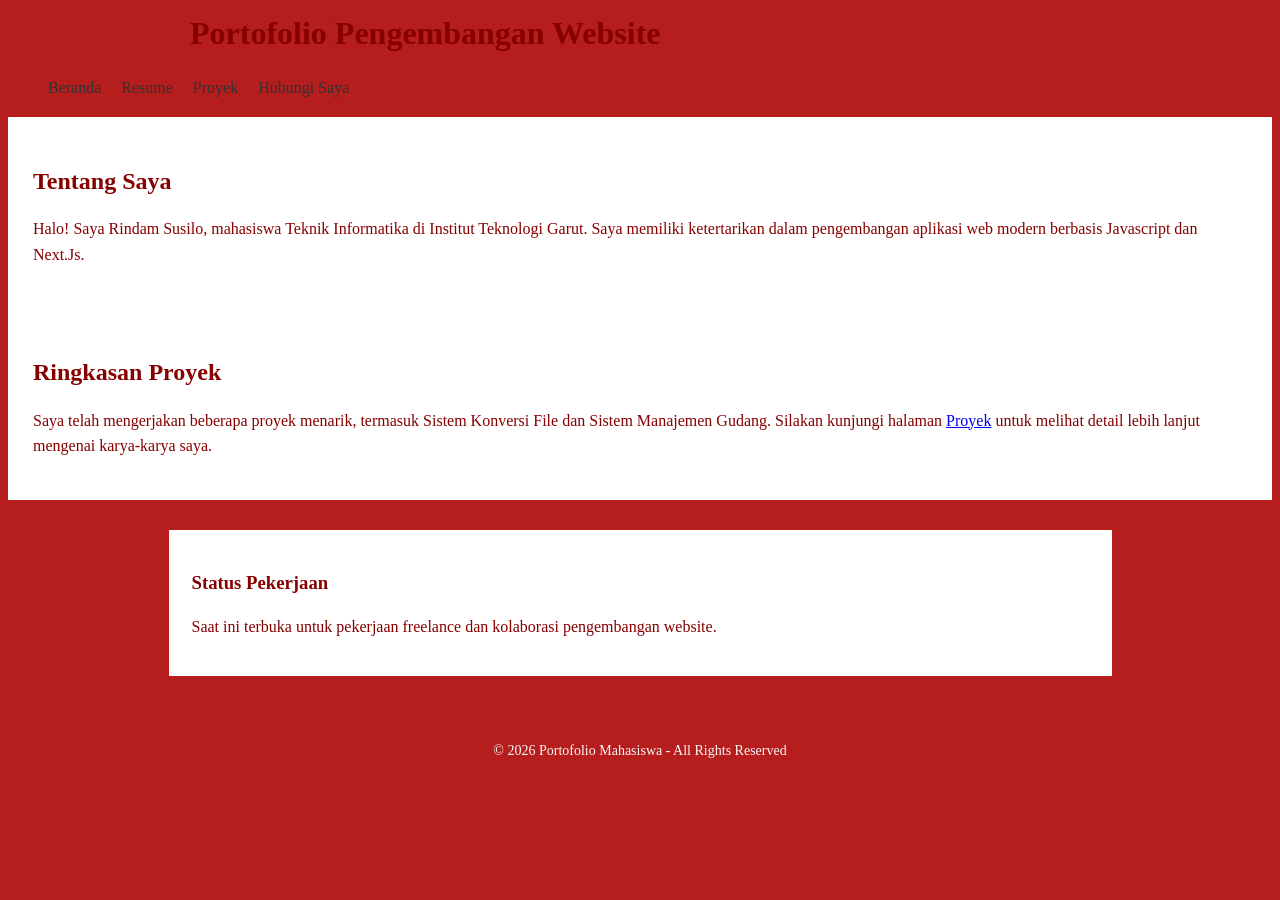
==== commit c150d979: "Pertemuan 5 modul 5" ====
--- a/index.html
+++ b/index.html
@@ -1,310 +1,52 @@
-
 <!DOCTYPE html>
 <html lang="id">
-
 <head>
     <meta charset="UTF-8">
     <meta name="viewport" content="width=device-width, initial-scale=1.0">
-
-    <title>Beranda | Portofolio Pengembangan Website</title>
-    <meta name="description" content="Portofolio mahasiswa Teknik Informatika yang berisi profil, ringkasan proyek, dan informasi kolaborasi.">
-
-    <!-- Font yang sama dengan halaman Proyek -->
-    <link rel="preconnect" href="https://fonts.googleapis.com">
-    <link rel="preconnect" href="https://fonts.gstatic.com" crossorigin>
-    <link href="https://fonts.googleapis.com/css2?family=DM+Sans:wght@400;500;600;700&family=Plus+Jakarta+Sans:wght@400;500;600;700;800&display=swap" rel="stylesheet">
-
+    <title>Modul 2 - Website Portofolio Mahasiswa</title>
     <link rel="stylesheet" href="style.css">
 </head>
-
 <body>
-
-    <!-- NAVBAR -->
-    <header class="site-header">
-        <div class="nav-container">
-
-            <a href="index.html" class="brand">
-                <span class="brand-mark">P.</span>
-                <span>PORTOFOLIO<span class="brand-dot">.</span></span>
-            </a>
-
-            <nav>
-                <ul>
-                    <li><a href="index.html" class="active">Beranda</a></li>
-                    <li><a href="resume.html">Resume</a></li>
-                    <li><a href="project.html">Proyek</a></li>
-                    <li><a href="kontak.html">Hubungi Saya</a></li>
-                </ul>
-            </nav>
-
-            <a href="kontak.html" class="nav-cta">Mari Terhubung ↗</a>
-
-        </div>
+    <header>
+        <h1>Portofolio Pengembangan Website</h1>
+        <nav>
+            <ul>
+                <!-- Di sini kita menambahkan link ke halaman baru -->
+                <li><a href="index.html">Beranda</a></li>
+                <li><a href="resume.html">Resume</a></li>
+                <li><a href="project.html">Proyek</a></li>
+                <li><a href="kontak.html">Hubungi Saya</a></li>
+            </ul>
+        </nav>
     </header>
 
+    <hr>
+
     <main>
-
-        <!-- HERO -->
-        <section class="hero-section">
-
-            <div class="hero-content">
-
-                <span class="eyebrow">
-                    <span class="eyebrow-dot"></span>
-                    PORTOFOLIO MAHASISWA
-                </span>
-
-                <h1>
-                    Halo, saya <span>Rindam Susilo.</span>
-                    <br>
-                    Mari mengenal karya saya.
-                </h1>
-
-                <p class="hero-description">
-                    Saya mahasiswa Teknik Informatika di Institut Teknologi Garut
-                    yang memiliki ketertarikan pada pengembangan aplikasi web
-                    modern, khususnya menggunakan JavaScript dan Next.js.
-                    Saya senang mempelajari teknologi baru dan mengembangkan
-                    solusi digital yang bermanfaat.
-                </p>
-
-                <div class="hero-actions">
-                    <a href="project.html" class="btn-primary">
-                        Lihat Proyek Saya <span>↗</span>
-                    </a>
-
-                    <a href="resume.html" class="btn-secondary">
-                        Lihat Resume
-                    </a>
-                </div>
-
-                <div class="hero-note">
-                    <span class="availability-dot"></span>
-                    Terbuka untuk freelance dan kolaborasi website
-                </div>
-
-            </div>
-
-            <!-- VISUAL -->
-            <div class="hero-visual">
-
-                <div class="visual-orbit"></div>
-                <div class="visual-orbit orbit-two"></div>
-
-                <div class="code-window">
-
-                    <div class="window-top">
-                        <div class="window-dots">
-                            <span></span>
-                            <span></span>
-                            <span></span>
-                        </div>
-
-                        <span class="window-label">about-me.js</span>
-                    </div>
-
-                    <div class="code-content">
-                        <div><span class="code-muted">01</span> <span class="code-purple">const</span> <span class="code-blue">developer</span> = {</div>
-                        <div><span class="code-muted">02</span> &nbsp; nama: <span class="code-green">"Rindam Susilo"</span>,</div>
-                        <div><span class="code-muted">03</span> &nbsp; kampus: <span class="code-green">"Institut Teknologi Garut"</span>,</div>
-                        <div><span class="code-muted">04</span> &nbsp; jurusan: <span class="code-green">"Teknik Informatika"</span>,</div>
-                        <div><span class="code-muted">05</span> &nbsp; minat: [</div>
-                        <div><span class="code-muted">06</span> &nbsp; &nbsp; <span class="code-orange">"Web Development"</span>,</div>
-                        <div><span class="code-muted">07</span> &nbsp; &nbsp; <span class="code-orange">"JavaScript"</span>,</div>
-                        <div><span class="code-muted">08</span> &nbsp; &nbsp; <span class="code-orange">"Next.js"</span></div>
-                        <div><span class="code-muted">09</span> &nbsp; ]</div>
-                        <div><span class="code-muted">10</span> };</div>
-                        <div class="code-bottom"><span class="code-muted">11</span> <span class="code-purple">export default</span> developer;<span class="cursor">|</span></div>
-                    </div>
-
-                </div>
-
-                <div class="floating-card floating-card-top">
-                    <span class="floating-icon">⌘</span>
-                    <div>
-                        <strong>Web Development</strong>
-                        <small>Membangun solusi digital</small>
-                    </div>
-                </div>
-
-                <div class="floating-card floating-card-bottom">
-                    <span class="floating-icon">✦</span>
-                    <div>
-                        <strong>Terus Berkembang</strong>
-                        <small>Belajar dan berinovasi</small>
-                    </div>
-                </div>
-
-            </div>
-
+        <section id="tentang">
+            <h2>Tentang Saya</h2>
+            <p>Halo! Saya Rindam Susilo, mahasiswa Teknik Informatika di Institut Teknologi Garut. Saya memiliki ketertarikan dalam pengembangan aplikasi web modern berbasis Javascript dan Next.Js.</p>
         </section>
 
-        <!-- SECTION INTRO -->
-        <section class="section-intro">
-            <div>
-                <span class="section-label">01 / TENTANG SAYA</span>
-                <h2>Mengenal saya lebih dekat.</h2>
-            </div>
+        <hr>
 
-            <p>
-                Mengenal latar belakang, minat, dan karya yang menjadi bagian
-                dari perjalanan saya dalam mempelajari dunia teknologi.
-            </p>
+        <section id="ringkasan-proyek">
+            <h2>Ringkasan Proyek</h2>
+            <p>Saya telah mengerjakan beberapa proyek menarik, termasuk Sistem Konversi File dan Sistem Manajemen Gudang. Silakan kunjungi halaman <a href="project.html">Proyek</a> untuk melihat detail lebih lanjut mengenai karya-karya saya.</p>
         </section>
 
-        <!-- ABOUT CARDS -->
-        <section class="statistics-section">
-
-            <article class="stat-card">
-                <div class="stat-top">
-                    <span class="stat-icon">⌘</span>
-                    <span class="stat-caption">01 / PROFILE</span>
-                </div>
-
-                <p>Latar Belakang</p>
-                <h3>Mahasiswa</h3>
-                <p>Teknik Informatika di Institut Teknologi Garut.</p>
-            </article>
-
-            <article class="stat-card">
-                <div class="stat-top">
-                    <span class="stat-icon">&lt;/&gt;</span>
-                    <span class="stat-caption">02 / INTEREST</span>
-                </div>
-
-                <p>Bidang Minat</p>
-                <h3>Web Dev</h3>
-                <p>Pengembangan aplikasi web modern dan interaktif.</p>
-            </article>
-
-            <article class="stat-card">
-                <div class="stat-top">
-                    <span class="stat-icon">✦</span>
-                    <span class="stat-caption">03 / TECHNOLOGY</span>
-                </div>
-
-                <p>Teknologi</p>
-                <h3>JavaScript</h3>
-                <p>JavaScript dan Next.js sebagai bidang yang diminati.</p>
-            </article>
-
-            <article class="stat-card">
-                <div class="stat-top">
-                    <span class="stat-icon">↗</span>
-                    <span class="stat-caption">04 / OPPORTUNITY</span>
-                </div>
-
-                <p>Peluang</p>
-                <h3>Kolaborasi</h3>
-                <p>Terbuka untuk freelance dan kerja sama pengembangan website.</p>
-            </article>
-
-        </section>
-
-        <!-- PROJECT SUMMARY -->
-        <section class="projects-section">
-
-            <div class="projects-heading">
-                <div>
-                    <span class="section-label">02 / KARYA PILIHAN</span>
-                    <h2>Proyek yang saya kerjakan.</h2>
-                    <p>Beberapa proyek yang menjadi bagian dari perjalanan belajar saya.</p>
-                </div>
-
-                <div class="project-count">
-                    <span class="count-symbol">↗</span>
-                    <span>Jelajahi karya</span>
-                </div>
-            </div>
-
-            <div class="project-grid">
-
-                <article class="project-card">
-
-                    <span class="project-category">
-                        <span class="project-category-icon">⇄</span>
-                        <span class="project-category-name">Web Application</span>
-                    </span>
-
-                    <h3>Sistem Konversi File</h3>
-
-                    <p>
-                        Proyek pengembangan sistem untuk membantu proses
-                        konversi berbagai jenis file, seperti dokumen,
-                        gambar, suara, dan video.
-                    </p>
-
-                    <a href="project.html" class="btn-secondary">
-                        Lihat Detail <span>↗</span>
-                    </a>
-
-                </article>
-
-                <article class="project-card">
-
-                    <span class="project-category">
-                        <span class="project-category-icon">▤</span>
-                        <span class="project-category-name">Web Application</span>
-                    </span>
-
-                    <h3>Sistem Manajemen Gudang</h3>
-
-                    <p>
-                        Proyek sistem untuk membantu pengelolaan data
-                        inventaris dan manajemen barang secara lebih
-                        terstruktur.
-                    </p>
-
-                    <a href="project.html" class="btn-secondary">
-                        Lihat Detail <span>↗</span>
-                    </a>
-
-                </article>
-
-            </div>
-
-            <div class="hero-actions">
-                <a href="project.html" class="btn-primary">
-                    Lihat Semua Proyek <span>↗</span>
-                </a>
-            </div>
-
-        </section>
-
-        <!-- CONTACT CTA -->
-        <section class="contact-cta">
-
-            <div>
-                <span class="section-label">03 / LET'S CONNECT</span>
-
-                <h2>Punya ide atau ingin berkolaborasi?</h2>
-
-                <p>
-                    Saya terbuka untuk berdiskusi, belajar bersama,
-                    dan mengembangkan proyek website.
-                </p>
-            </div>
-
-            <a href="kontak.html" class="cta-button">
-                Hubungi Saya <span>↗</span>
-            </a>
-
-        </section>
-
+        <hr> 
     </main>
 
-    <!-- FOOTER -->
-    <footer class="site-footer">
+    <aside>
+        <h3>Status Pekerjaan</h3>
+        <p>Saat ini terbuka untuk pekerjaan freelance dan kolaborasi pengembangan website.</p>
+    </aside>
 
-        <a href="index.html" class="footer-brand">
-            PORTOFOLIO<span class="brand-dot">.</span>
-        </a>
+    <hr>
 
-        <p>&copy; 2026 Portofolio Mahasiswa. All Rights Reserved.</p>
-
-        <span>Dibuat dengan semangat belajar.</span>
-
+    <footer>
+        <p>&copy; 2026 Portofolio Mahasiswa - All Rights Reserved</p>
     </footer>
-
 </body>
-</html>
+</html>
--- a/style.css
+++ b/style.css
@@ -1,1782 +1,145 @@
-
-/* ========================================
-   1. DESIGN SYSTEM
-======================================== */
-:root {
-    --primary: #a51d35;
-    --primary-dark: #761328;
-    --primary-light: #fff0f3;
-    --ink: #211f24;
-    --muted: #77747d;
-    --surface: #ffffff;
-    --background: #f8f7f8;
-    --border: #eae7eb;
-    --green: #18794e;
-    --green-bg: #e7f7ee;
-    --orange: #98620b;
-    --orange-bg: #fff3d9;
-    --radius: 18px;
-    --shadow: 0 12px 35px rgba(35, 18, 28, 0.055);
+* Reset *
+* {
+ margin: 0;
+ padding: 0;
+ box-sizing: border-box;
 }
-
-* {
-    margin: 0;
-    padding: 0;
-    box-sizing: border-box;
+body {
+ font-family: Cambria, Cochin, Georgia, Times, 'Times New Roman', serif, sans-serif;
+ background-color: #b61d1d;
+ color: #860000;
+ line-height: 1.6;
 }
-
-html {
-    scroll-behavior: smooth;
-    scroll-padding-top: 100px;
+* Header *
+body > header {
+ background-color: white;
+ padding: 20px;
+ border-bottom: 1px solid #ddd;
 }
-
-body {
-    font-family: "DM Sans", Arial, sans-serif;
-    color: var(--ink);
-    background: var(--background);
-    line-height: 1.7;
-    -webkit-font-smoothing: antialiased;
+body > header h1 {
+ max-width: 900px;
+ margin: auto;
 }
-
-h1, h2, h3, h4 {
-    font-family: "Plus Jakarta Sans", Arial, sans-serif;
-    line-height: 1.25;
-    letter-spacing: -0.035em;
+* Navigation *
+nav {
+ max-width: 900px;
+ margin: auto;
 }
-
-a {
-    color: inherit;
-    text-decoration: none;
+nav ul {
+ display: flex;
+ gap: 20px;
+ list-style: none;
 }
-
-button, input, select {
-    font: inherit;
+nav a {
+ color: #333;
+ text-decoration: none;
 }
-
-button, a, input, select {
-    -webkit-tap-highlight-color: transparent;
+nav a:hover {
+ color: #f5f6f7;
 }
-
-button:focus-visible,
-a:focus-visible,
-input:focus-visible,
-select:focus-visible {
-    outline: 3px solid rgba(165, 29, 53, 0.3);
-    outline-offset: 3px;
+* Main *
+main {
+ max-width: 900px;
+ margin: 30px auto;
+ padding: 0 20px;
 }
-
-[hidden] {
-    display: none !important;
+section {
+ background-color: white;
+ padding: 25px;
 }
-
-/* ========================================
-   2. NAVIGATION
-======================================== */
-.site-header {
-    position: sticky;
-    top: 0;
-    z-index: 100;
-    background: rgba(255, 255, 255, 0.94);
-    backdrop-filter: blur(16px);
-    border-bottom: 1px solid rgba(234, 231, 235, 0.85);
+* Gambar *
+main img {
+ display: block;
+ max-width: 100%;
+ height: auto;
+ margin: 0;
 }
-
-.nav-container {
-    width: min(1160px, 90%);
-    min-height: 78px;
-    margin: auto;
-    display: flex;
-    align-items: center;
-    justify-content: space-between;
-    gap: 28px;
+/* Judul */
+h2 {
+ margin-bottom: 15px;
 }
-
-.brand {
-    display: inline-flex;
-    align-items: center;
-    gap: 10px;
-    font-family: "Plus Jakarta Sans", sans-serif;
-    font-weight: 800;
-    font-size: 13px;
-    letter-spacing: 0.08em;
-    white-space: nowrap;
+h3 {
+ margin-bottom: 5px;
 }
-
-.brand-mark {
-    display: grid;
-    place-items: center;
-    width: 38px;
-    height: 38px;
-    border-radius: 12px;
-    color: white;
-    background: var(--primary);
-    font-size: 21px;
-    letter-spacing: -0.06em;
+/* Project */
+#project {
+ margin-top: 30px;
 }
-
-.brand-dot {
-    color: var(--primary);
+article {
+ padding: 15px 0;
+ border-bottom: 1px solid #ddd;
 }
-
-.nav-container nav ul {
-    display: flex;
-    align-items: center;
-    gap: 8px;
-    list-style: none;
+article:last-child {
+ border-bottom: none;
 }
-
-.nav-container nav a {
-    display: inline-block;
-    padding: 9px 13px;
-    color: var(--muted);
-    font-size: 13px;
-    font-weight: 600;
-    border-radius: 9px;
-    transition: 0.2s ease;
+/* Form */
+form {
+ margin-top: 20px;
 }
-
-.nav-container nav a:hover,
-.nav-container nav a.active {
-    color: var(--primary);
-    background: var(--primary-light);
+form p {
+ margin-bottom: 15px;
 }
-
-.nav-cta {
-    padding: 11px 16px;
-    border-radius: 10px;
-    color: white;
-    background: var(--ink);
-    font-size: 12px;
-    font-weight: 700;
-    white-space: nowrap;
-    transition: 0.2s ease;
+label {
+ display: inline-block;
+ margin-bottom: 5px;
 }
-
-.nav-cta:hover {
-    background: var(--primary);
-    transform: translateY(-1px);
+input[type="text"],
+input[type="email"],
+select,
+textarea {
+ width: 100%;
+ padding: 9px;
+ border: 1px solid #ccc;
+ font-family: Arial, sans-serif;
 }
-
-/* ========================================
-   3. MAIN LAYOUT
-======================================== */
-main {
-    width: min(1160px, 90%);
-    margin: 0 auto;
+textarea {
+ resize: vertical;
 }
-
-section {
-    margin-bottom: 0;
+button {
+ padding: 9px 15px;
+ border: none;
+ background-color: #333;
+ color: white;
+ cursor: pointer;
 }
-
-/* ========================================
-   4. HERO SECTION
-======================================== */
-.hero-section {
-    min-height: 530px;
-    padding: 80px 0 76px;
-    display: grid;
-    grid-template-columns: 1.05fr 0.95fr;
-    align-items: center;
-    gap: 45px;
-    overflow: hidden;
+button[type="reset"] {
+ background-color: #888;
 }
-
-.hero-content {
-    position: relative;
-    z-index: 2;
+button:hover {
+ opacity: 0.8;
 }
-
-.eyebrow,
-.section-label {
-    display: inline-flex;
-    align-items: center;
-    gap: 9px;
-    color: var(--primary);
-    font-size: 10px;
-    font-weight: 800;
-    letter-spacing: 0.15em;
+/* Aside */
+aside {
+ max-width: 900px;
+ margin: 30px auto;
+ padding: 20px;
+ background-color: white;
+ border-left: 3px solid #fafafa;
 }
-
-.eyebrow {
-    padding: 8px 12px;
-    border: 1px solid #f0d6dc;
-    background: #fff;
-    border-radius: 30px;
+/* Footer */
+footer {
+ padding: 20px;
+ text-align: center;
+ color: #f8f7f7;
+ font-size: 14px;
 }
-
-.eyebrow-dot,
-.availability-dot {
-    width: 7px;
-    height: 7px;
-    border-radius: 50%;
-    background: #d73e5d;
+/* Garis <hr> */
+hr {
+ display: none;
 }
-
-.hero-content h1 {
-    margin: 25px 0 20px;
-    font-size: clamp(38px, 4.8vw, 62px);
-    font-weight: 800;
-    line-height: 1.13;
+/* Tampilan HP */
+@media (max-width: 700px) {
+ nav ul {
+ flex-direction: column;
+ gap: 8px;
+ }
+ main {
+ margin-top: 20px;
+ }
+ main img {
+ margin: 0 auto;
+ }
+ section {
+ padding: 20px;
+ }
 }
-
-.hero-content h1 span {
-    color: var(--primary);
-}
-
-.hero-description {
-    max-width: 490px;
-    color: var(--muted);
-    font-size: 15px;
-    line-height: 1.9;
-}
-
-.hero-actions {
-    display: flex;
-    align-items: center;
-    flex-wrap: wrap;
-    gap: 12px;
-    margin-top: 28px;
-}
-
-.btn-primary,
-.btn-secondary {
-    display: inline-flex;
-    align-items: center;
-    justify-content: center;
-    gap: 20px;
-    min-height: 48px;
-    padding: 12px 18px;
-    border: 0;
-    border-radius: 10px;
-    font-size: 12px;
-    font-weight: 700;
-    cursor: pointer;
-    transition: transform 0.2s ease, background 0.2s ease;
-}
-
-.btn-primary {
-    color: #fff;
-    background: var(--primary);
-    box-shadow: 0 7px 18px rgba(165, 29, 53, 0.17);
-}
-
-.btn-primary:hover {
-    background: var(--primary-dark);
-    transform: translateY(-2px);
-}
-
-.btn-secondary {
-    color: var(--ink);
-    background: white;
-    border: 1px solid var(--border);
-}
-
-.btn-secondary:hover {
-    border-color: #d9a0ac;
-    transform: translateY(-2px);
-}
-
-.hero-note {
-    display: flex;
-    align-items: center;
-    gap: 9px;
-    margin-top: 28px;
-    color: var(--muted);
-    font-size: 12px;
-}
-
-.availability-dot {
-    background: #28a36a;
-    box-shadow: 0 0 0 4px #dff5e8;
-}
-
-/* ========================================
-   5. HERO VISUAL / CODE WINDOW
-======================================== */
-.hero-visual {
-    position: relative;
-    min-height: 360px;
-    display: grid;
-    place-items: center;
-    isolation: isolate;
-}
-
-.hero-visual::before {
-    content: "";
-    position: absolute;
-    width: 290px;
-    height: 290px;
-    border-radius: 50%;
-    background: linear-gradient(135deg, #f7dce2, #fceff2);
-    z-index: -2;
-}
-
-.visual-orbit {
-    position: absolute;
-    width: 350px;
-    height: 350px;
-    border: 1px solid rgba(165, 29, 53, 0.13);
-    border-radius: 50%;
-    z-index: -1;
-}
-
-.orbit-two {
-    width: 410px;
-    height: 410px;
-    border-style: dashed;
-    opacity: 0.6;
-}
-
-.code-window {
-    position: relative;
-    z-index: 2;
-    width: min(100%, 400px);
-    overflow: hidden;
-    border: 1px solid #3c3540;
-    border-radius: 16px;
-    color: #eee8f0;
-    background: #211e26;
-    box-shadow: 0 25px 65px rgba(39, 22, 32, 0.2);
-    transform: rotate(-2deg);
-}
-
-.window-top {
-    min-height: 48px;
-    padding: 0 17px;
-    display: flex;
-    align-items: center;
-    gap: 18px;
-    border-bottom: 1px solid #3c3540;
-    background: #2b2630;
-}
-
-.window-dots {
-    display: flex;
-    gap: 6px;
-}
-
-.window-dots span {
-    width: 8px;
-    height: 8px;
-    border-radius: 50%;
-    background: #e66b78;
-}
-
-.window-dots span:nth-child(2) {
-    background: #e9bb65;
-}
-
-.window-dots span:nth-child(3) {
-    background: #6ec69b;
-}
-
-.window-label {
-    color: #aaa2b1;
-    font-size: 10px;
-}
-
-.code-content {
-    padding: 23px 18px 27px;
-    overflow-x: auto;
-    font-family: Consolas, Monaco, monospace;
-    font-size: 11px;
-    line-height: 2.5;
-    white-space: nowrap;
-}
-
-.code-muted {
-    display: inline-block;
-    width: 24px;
-    color: #716a7a;
-}
-
-.code-purple {
-    color: #d8a5ff;
-}
-
-.code-blue {
-    color: #8bd5ff;
-}
-
-.code-green {
-    color: #a8e6a1;
-}
-
-.code-orange {
-    color: #ffc078;
-}
-
-.code-bottom {
-    margin-top: 13px;
-}
-
-.cursor {
-    color: #f5a3b4;
-    animation: blink 1s steps(2, start) infinite;
-}
-
-@keyframes blink {
-    to { visibility: hidden; }
-}
-
-.floating-card {
-    position: absolute;
-    z-index: 3;
-    display: flex;
-    align-items: center;
-    gap: 11px;
-    padding: 13px 16px;
-    border: 1px solid rgba(234, 231, 235, 0.9);
-    border-radius: 12px;
-    background: rgba(255, 255, 255, 0.96);
-    box-shadow: var(--shadow);
-}
-
-.floating-card strong,
-.floating-card small {
-    display: block;
-}
-
-.floating-card strong {
-    font-size: 11px;
-}
-
-.floating-card small {
-    margin-top: 2px;
-    color: var(--muted);
-    font-size: 9px;
-}
-
-.floating-icon {
-    display: grid;
-    place-items: center;
-    width: 34px;
-    height: 34px;
-    border-radius: 9px;
-    color: var(--primary);
-    background: var(--primary-light);
-    font-size: 19px;
-}
-
-.floating-card-top {
-    top: 28px;
-    right: -5px;
-}
-
-.floating-card-bottom {
-    bottom: 25px;
-    left: -10px;
-}
-
-/* ========================================
-   6. SECTION INTRO
-======================================== */
-.section-intro {
-    display: flex;
-    align-items: end;
-    justify-content: space-between;
-    gap: 35px;
-    padding: 27px 0;
-    border-top: 1px solid var(--border);
-}
-
-.section-intro h2 {
-    max-width: 450px;
-    margin-top: 9px;
-    font-size: clamp(23px, 3vw, 31px);
-}
-
-.section-intro > p {
-    max-width: 390px;
-    color: var(--muted);
-    font-size: 13px;
-}
-
-/* ========================================
-   7. STATISTICS
-======================================== */
-.statistics-section {
-    display: grid;
-    grid-template-columns: repeat(4, minmax(0, 1fr));
-    gap: 15px;
-    padding: 18px 0 75px;
-}
-
-.stat-card {
-    min-width: 0;
-    padding: 21px;
-    border: 1px solid var(--border);
-    border-radius: 14px;
-    background: var(--surface);
-    transition: transform 0.2s ease, box-shadow 0.2s ease;
-}
-
-.stat-card:hover {
-    transform: translateY(-3px);
-    box-shadow: var(--shadow);
-}
-
-.stat-top {
-    display: flex;
-    align-items: center;
-    justify-content: space-between;
-    gap: 8px;
-    margin-bottom: 22px;
-}
-
-.stat-icon {
-    display: grid;
-    place-items: center;
-    width: 36px;
-    height: 36px;
-    border-radius: 10px;
-    color: var(--primary);
-    background: var(--primary-light);
-    font-size: 18px;
-    font-weight: 700;
-}
-
-.stat-caption {
-    color: #96919a;
-    font-size: 9px;
-    text-align: right;
-}
-
-.stat-card > p {
-    color: var(--muted);
-    font-size: 12px;
-}
-
-.stat-card h3 {
-    margin-top: 5px;
-    color: var(--ink);
-    font-size: clamp(23px, 2.7vw, 32px);
-    font-weight: 800;
-    overflow-wrap: anywhere;
-}
-
-.budget-card h3 {
-    color: var(--primary);
-    font-size: clamp(18px, 2vw, 26px);
-}
-
-/* ========================================
-   8. PROJECT SECTION
-======================================== */
-.projects-section {
-    padding: 37px;
-    border: 1px solid var(--border);
-    border-radius: 20px;
-    background: var(--surface);
-}
-
-.projects-heading {
-    display: flex;
-    align-items: end;
-    justify-content: space-between;
-    gap: 25px;
-    margin-bottom: 27px;
-}
-
-.projects-heading h2 {
-    margin-top: 8px;
-    font-size: clamp(29px, 3.5vw, 40px);
-}
-
-.projects-heading p {
-    margin-top: 9px;
-    color: var(--muted);
-    font-size: 13px;
-}
-
-.project-count {
-    display: flex;
-    align-items: center;
-    gap: 9px;
-    padding: 9px 12px;
-    border: 1px solid var(--border);
-    border-radius: 9px;
-    color: var(--muted);
-    font-size: 10px;
-    white-space: nowrap;
-}
-
-.count-symbol {
-    color: var(--primary);
-    font-size: 16px;
-}
-
-/* SEARCH */
-.search-bar {
-    display: flex;
-    align-items: center;
-    gap: 12px;
-    min-height: 54px;
-    padding: 0 16px;
-    border: 1px solid var(--border);
-    border-radius: 11px;
-    background: #fbfafb;
-    transition: border-color 0.2s ease, box-shadow 0.2s ease;
-}
-
-.search-bar:focus-within {
-    border-color: #d79aa7;
-    box-shadow: 0 0 0 4px rgba(165, 29, 53, 0.06);
-}
-
-.search-icon {
-    color: var(--primary);
-    font-size: 26px;
-    line-height: 1;
-}
-
-.search-bar input {
-    width: 100%;
-    min-width: 0;
-    padding: 14px 0;
-    border: 0;
-    outline: none;
-    color: var(--ink);
-    background: transparent;
-    font-size: 12px;
-}
-
-.search-bar input:focus {
-    box-shadow: none;
-}
-
-.search-hint {
-    color: #aaa3ad;
-    font-size: 8px;
-    font-weight: 800;
-    letter-spacing: 0.1em;
-    white-space: nowrap;
-}
-
-/* PROJECT GRID */
-.project-grid,
-#project-list {
-    display: grid;
-    grid-template-columns: repeat(2, minmax(0, 1fr));
-    gap: 20px;
-    margin-top: 23px;
-}
-
-.project-card {
-    position: relative;
-    display: flex;
-    flex-direction: column;
-    align-items: flex-start;
-    min-width: 0;
-    padding: 25px;
-    overflow: hidden;
-    border: 1px solid var(--border);
-    border-radius: 15px;
-    background: white;
-    transition: border-color 0.25s ease, transform 0.25s ease,
-                box-shadow 0.25s ease;
-}
-
-.project-card::before {
-    content: "";
-    position: absolute;
-    top: 0;
-    left: 0;
-    width: 100%;
-    height: 3px;
-    background: linear-gradient(90deg, var(--primary), #eaa2b1);
-    opacity: 0;
-    transition: opacity 0.25s ease;
-}
-
-.project-card:hover {
-    transform: translateY(-4px);
-    border-color: #e1c2c9;
-    box-shadow: 0 15px 35px rgba(35, 18, 28, 0.07);
-}
-
-.project-card:hover::before {
-    opacity: 1;
-}
-
-.project-card h3 {
-    margin: 17px 0 12px;
-    font-size: 18px;
-    line-height: 1.5;
-    overflow-wrap: anywhere;
-}
-
-.project-card p {
-    margin-bottom: 9px;
-    color: var(--muted);
-    font-size: 12px;
-    overflow-wrap: anywhere;
-}
-
-.project-card .status {
-    display: inline-flex;
-    align-items: center;
-    margin: 6px 0 15px;
-    padding: 6px 10px;
-    border-radius: 30px;
-    font-size: 10px;
-    font-weight: 700;
-}
-
-.status.selesai {
-    color: var(--green);
-    background: var(--green-bg);
-}
-
-.status.berjalan {
-    color: var(--orange);
-    background: var(--orange-bg);
-}
-
-/* KATEGORI: label pertama pada setiap kartu */
-.project-card > p:first-of-type {
-    display: inline-flex;
-    align-self: flex-start;
-    margin: 0;
-    padding: 5px 9px;
-    border-radius: 6px;
-    color: var(--primary);
-    background: var(--primary-light);
-    font-size: 10px;
-    font-weight: 700;
-}
-
-/* ACTION BUTTONS */
-.project-card button {
-    min-height: 38px;
-    margin: auto 7px 0 0;
-    padding: 9px 12px;
-    border: 1px solid var(--primary);
-    border-radius: 8px;
-    color: white;
-    background: var(--primary);
-    font-size: 10px;
-    font-weight: 700;
-    cursor: pointer;
-    transition: 0.2s ease;
-}
-
-.project-card button:hover {
-    background: var(--primary-dark);
-    transform: translateY(-1px);
-}
-
-.project-card button.hapus-button {
-    border-color: var(--border);
-    color: #6c626a;
-    background: white;
-}
-
-.project-card button.hapus-button:hover {
-    border-color: #e4b5bd;
-    color: var(--primary);
-    background: var(--primary-light);
-}
-
-/* EMPTY STATE */
-.empty-state {
-    padding: 45px 15px;
-    text-align: center;
-}
-
-.empty-icon {
-    display: inline-grid;
-    place-items: center;
-    width: 52px;
-    height: 52px;
-    border-radius: 15px;
-    color: var(--primary);
-    background: var(--primary-light);
-    font-size: 30px;
-}
-
-.empty-state h3 {
-    margin-top: 15px;
-    font-size: 18px;
-}
-
-.empty-state p {
-    margin-top: 6px;
-    color: var(--muted);
-    font-size: 12px;
-}
-
-/* ========================================
-   9. ADD PROJECT FORM
-======================================== */
-.form-section {
-    display: grid;
-    grid-template-columns: 0.85fr 1.15fr;
-    gap: 55px;
-    align-items: start;
-    margin: 75px 0;
-    padding: 45px;
-    border: 1px solid var(--border);
-    border-radius: 20px;
-    background: #fff;
-}
-
-.form-intro {
-    padding-top: 15px;
-}
-
-.form-intro h2 {
-    margin-top: 12px;
-    font-size: clamp(27px, 3vw, 37px);
-}
-
-.form-intro > p {
-    margin-top: 15px;
-    color: var(--muted);
-    font-size: 13px;
-    line-height: 1.9;
-}
-
-.form-benefit {
-    display: flex;
-    align-items: center;
-    gap: 10px;
-    margin-top: 17px;
-    color: #514b53;
-    font-size: 12px;
-}
-
-.form-benefit span {
-    display: grid;
-    place-items: center;
-    width: 23px;
-    height: 23px;
-    flex-shrink: 0;
-    border-radius: 50%;
-    color: var(--green);
-    background: var(--green-bg);
-    font-size: 12px;
-    font-weight: 800;
-}
-
-.form-panel {
-    min-width: 0;
-    padding: 27px;
-    border: 1px solid var(--border);
-    border-radius: 14px;
-    background: #fcfbfc;
-}
-
-.form-panel h3 {
-    font-size: 20px;
-}
-
-.form-panel-subtitle {
-    margin-top: 6px;
-    margin-bottom: 23px;
-    color: var(--muted);
-    font-size: 12px;
-}
-
-.form-field {
-    margin-bottom: 19px;
-}
-
-.form-field label {
-    display: block;
-    margin-bottom: 8px;
-    color: #39343b;
-    font-size: 12px;
-    font-weight: 700;
-}
-
-.form-field input,
-.form-field select {
-    display: block;
-    width: 100%;
-    min-height: 46px;
-    padding: 11px 13px;
-    border: 1px solid #e5e0e6;
-    border-radius: 8px;
-    outline: none;
-    color: var(--ink);
-    background: white;
-    font-family: inherit;
-    font-size: 12px;
-    transition: border-color 0.2s ease, box-shadow 0.2s ease;
-}
-
-.form-field input:focus,
-.form-field select:focus {
-    border-color: #ce8494;
-    box-shadow: 0 0 0 4px rgba(165, 29, 53, 0.07);
-}
-
-.form-field input::placeholder {
-    color: #b0aab2;
-}
-
-.error {
-    display: block;
-    margin-top: 5px;
-    color: #c42d42;
-    font-size: 11px;
-}
-
-/* Checkbox */
-.checkbox-field {
-    display: flex;
-    align-items: center;
-    gap: 12px;
-    margin: 6px 0 22px;
-    cursor: pointer;
-}
-
-.checkbox-field input {
-    width: 17px;
-    height: 17px;
-    flex-shrink: 0;
-    accent-color: var(--primary);
-}
-
-.checkbox-field > span:last-child {
-    display: flex;
-    flex-direction: column;
-}
-
-.checkbox-field strong {
-    color: #39343b;
-    font-size: 12px;
-}
-
-.checkbox-field small {
-    margin-top: 3px;
-    color: var(--muted);
-    font-size: 10px;
-}
-
-.submit-button {
-    width: 100%;
-    justify-content: space-between;
-    min-height: 48px;
-}
-
-#form-message {
-    margin-top: 12px;
-    color: var(--green);
-    font-size: 12px;
-    font-weight: 700;
-}
-
-/* ========================================
-   10. CONTACT CTA
-======================================== */
-.contact-cta {
-    display: flex;
-    align-items: center;
-    justify-content: space-between;
-    gap: 35px;
-    margin-bottom: 75px;
-    padding: 40px;
-    overflow: hidden;
-    border-radius: 18px;
-    color: white;
-    background:
-        radial-gradient(circle at 90% 0%, rgba(255,255,255,.10), transparent 35%),
-        linear-gradient(120deg, #6f1429, #a51d35);
-}
-
-.contact-cta .section-label {
-    color: #f4bdc9;
-}
-
-.contact-cta h2 {
-    max-width: 600px;
-    margin-top: 12px;
-    font-size: clamp(24px, 3vw, 34px);
-}
-
-.contact-cta p {
-    margin-top: 10px;
-    color: #f1dce1;
-    font-size: 12px;
-}
-
-.cta-button {
-    display: inline-flex;
-    align-items: center;
-    justify-content: space-between;
-    gap: 25px;
-    min-width: 180px;
-    padding: 14px 17px;
-    border-radius: 9px;
-    color: var(--primary-dark);
-    background: white;
-    font-size: 11px;
-    font-weight: 800;
-    transition: transform 0.2s ease;
-}
-
-.cta-button:hover {
-    transform: translateY(-3px);
-}
-
-/* ========================================
-   11. FOOTER
-======================================== */
-.site-footer {
-    display: flex;
-    align-items: center;
-    justify-content: space-between;
-    flex-wrap: wrap;
-    gap: 15px;
-    padding: 25px max(5%, calc((100% - 1160px) / 2));
-    border-top: 1px solid var(--border);
-    background: white;
-}
-
-.footer-brand {
-    font-family: "Plus Jakarta Sans", sans-serif;
-    font-size: 12px;
-    font-weight: 800;
-    letter-spacing: 0.08em;
-}
-
-.site-footer p,
-.site-footer > span {
-    color: var(--muted);
-    font-size: 10px;
-}
-
-/* ========================================
-   12. RESPONSIVE TABLET
-======================================== */
-@media (max-width: 900px) {
-    .nav-container {
-        width: 92%;
-        gap: 12px;
-    }
-
-    .nav-container nav ul {
-        gap: 2px;
-    }
-
-    .nav-container nav a {
-        padding: 8px;
-        font-size: 11px;
-    }
-
-    .nav-cta {
-        padding: 10px;
-        font-size: 10px;
-    }
-
-    .hero-section {
-        gap: 20px;
-        padding: 65px 0;
-    }
-
-    .hero-content h1 {
-        font-size: clamp(36px, 5vw, 49px);
-    }
-
-    .hero-visual {
-        transform: scale(0.9);
-    }
-
-    .statistics-section {
-        grid-template-columns: repeat(2, minmax(0, 1fr));
-        padding-bottom: 55px;
-    }
-
-    .form-section {
-        gap: 30px;
-        padding: 30px;
-    }
-
-    .projects-section {
-        padding: 27px;
-    }
-}
-
-/* ========================================
-   13. RESPONSIVE MOBILE
-======================================== */
-@media (max-width: 650px) {
-    main {
-        width: 90%;
-    }
-
-    .nav-container {
-        min-height: auto;
-        padding: 13px 0;
-        flex-wrap: wrap;
-    }
-
-    .brand {
-        font-size: 11px;
-    }
-
-    .brand-mark {
-        width: 32px;
-        height: 32px;
-        font-size: 18px;
-    }
-
-    .nav-container nav {
-        order: 3;
-        width: 100%;
-    }
-
-    .nav-container nav ul {
-        justify-content: space-between;
-        flex-wrap: wrap;
-    }
-
-    .nav-container nav a {
-        padding: 7px 8px;
-        font-size: 11px;
-    }
-
-    .nav-cta {
-        margin-left: auto;
-    }
-
-    .hero-section {
-        grid-template-columns: 1fr;
-        gap: 10px;
-        padding: 48px 0 40px;
-    }
-
-    .hero-content h1 {
-        font-size: clamp(36px, 9vw, 48px);
-    }
-
-    .hero-description {
-        font-size: 13px;
-    }
-
-    .hero-visual {
-        min-height: 315px;
-        margin: 0 -12px;
-        transform: scale(0.88);
-    }
-
-    .floating-card-top {
-        right: -3px;
-    }
-
-    .floating-card-bottom {
-        left: -3px;
-    }
-
-    .section-intro {
-        display: block;
-        padding: 25px 0;
-    }
-
-    .section-intro h2 {
-        font-size: 25px;
-    }
-
-    .section-intro > p {
-        margin-top: 12px;
-        font-size: 12px;
-    }
-
-    .statistics-section {
-        gap: 10px;
-        padding: 12px 0 45px;
-    }
-
-    .stat-card {
-        padding: 15px;
-    }
-
-    .stat-top {
-        align-items: flex-start;
-        margin-bottom: 17px;
-    }
-
-    .stat-caption {
-        max-width: 85px;
-        font-size: 8px;
-    }
-
-    .stat-card h3 {
-        font-size: 26px;
-    }
-
-    .budget-card h3 {
-        font-size: clamp(16px, 4.5vw, 22px);
-    }
-
-    .projects-section {
-        padding: 20px 15px;
-        border-radius: 14px;
-    }
-
-    .projects-heading {
-        display: block;
-    }
-
-    .projects-heading h2 {
-        font-size: 30px;
-    }
-
-    .projects-heading p {
-        font-size: 12px;
-    }
-
-    .project-count {
-        display: inline-flex;
-        margin-top: 15px;
-    }
-
-    .search-hint {
-        display: none;
-    }
-
-    .project-grid,
-    #project-list {
-        grid-template-columns: 1fr;
-        gap: 14px;
-    }
-
-    .project-card {
-        padding: 20px;
-    }
-
-    .project-card h3 {
-        font-size: 17px;
-    }
-
-    .form-section {
-        grid-template-columns: 1fr;
-        gap: 25px;
-        margin: 48px 0;
-        padding: 22px 15px;
-        border-radius: 14px;
-    }
-
-    .form-intro {
-        padding: 0 3px;
-    }
-
-    .form-intro h2 {
-        font-size: 29px;
-    }
-
-    .form-panel {
-        padding: 20px 15px;
-    }
-
-    .contact-cta {
-        display: block;
-        margin-bottom: 45px;
-        padding: 27px 20px;
-        border-radius: 14px;
-    }
-
-    .contact-cta h2 {
-        font-size: 27px;
-    }
-
-    .cta-button {
-        width: 100%;
-        margin-top: 22px;
-    }
-
-    .site-footer {
-        flex-direction: column;
-        align-items: flex-start;
-        padding: 25px 5%;
-    }
-}
-
-/* Kurangi animasi jika pengguna memilih reduced motion */
-@media (prefers-reduced-motion: reduce) {
-    *,
-    *::before,
-    *::after {
-        scroll-behavior: auto !important;
-        animation-duration: 0.01ms !important;
-        animation-iteration-count: 1 !important;
-        transition-duration: 0.01ms !important;
-    }
-}
-
-/* ========================================
-   DETAIL KARTU PROYEK
-======================================== */
-.project-category {
-    display: inline-flex;
-    align-items: center;
-    gap: 8px;
-    padding: 6px 10px;
-    border-radius: 7px;
-    color: var(--primary);
-    background: var(--primary-light);
-}
-
-.project-category-icon {
-    display: grid;
-    place-items: center;
-    width: 20px;
-    height: 20px;
-    border-radius: 5px;
-    background: white;
-    font-size: 13px;
-}
-
-.project-category-name {
-    font-size: 10px;
-    font-weight: 700;
-}
-
-.project-card .project-budget {
-    margin-top: 3px;
-    color: var(--muted);
-    font-size: 12px;
-}
-
-.project-card .project-actions {
-    display: flex;
-    flex-wrap: wrap;
-    gap: 8px;
-    width: 100%;
-    margin-top: auto;
-    padding-top: 8px;
-}
-
-.project-card .project-actions button {
-    margin: 0;
-}
-
-.project-card .project-actions .status-button {
-    flex: 1;
-}
-
-.project-card .project-actions .hapus-button {
-    padding-inline: 14px;
-}
-
-.project-card .status {
-    align-self: flex-start;
-}
-
-/* ========================================
-   GLOBAL COMPATIBILITY UNTUK SEMUA HALAMAN
-   Beranda, Resume, dan Kontak
-======================================== */
-
-/* Header lama */
-header:not(.site-header) {
-    background: #ffffff;
-    color: var(--ink);
-    text-align: left;
-    padding: 24px 5%;
-    border-bottom: 1px solid var(--border);
-}
-
-header:not(.site-header) h1 {
-    max-width: 1160px;
-    margin: 0 auto 18px;
-    color: var(--ink);
-    font-size: clamp(26px, 4vw, 36px);
-}
-
-/* Navigasi lama */
-header:not(.site-header) nav ul {
-    max-width: 1160px;
-    margin: 0 auto;
-    display: flex;
-    flex-wrap: wrap;
-    justify-content: flex-start;
-    gap: 8px;
-    list-style: none;
-}
-
-header:not(.site-header) nav a {
-    display: inline-block;
-    padding: 9px 13px;
-    border-radius: 8px;
-    color: var(--muted);
-    font-size: 13px;
-    font-weight: 600;
-    text-decoration: none;
-}
-
-header:not(.site-header) nav a:hover {
-    color: var(--primary);
-    background: var(--primary-light);
-}
-
-/* Konten halaman lama */
-body:not(:has(.site-header)) main {
-    width: min(1100px, 90%);
-    min-height: 55vh;
-    margin: 35px auto 60px;
-}
-
-body:not(:has(.site-header)) main section {
-    margin-bottom: 25px;
-    padding: 28px;
-    border: 1px solid var(--border);
-    border-radius: 16px;
-    background: #ffffff;
-    box-shadow: 0 8px 25px rgba(35, 18, 28, 0.04);
-}
-
-body:not(:has(.site-header)) main h2 {
-    margin-bottom: 18px;
-    color: var(--ink);
-    font-size: clamp(22px, 3vw, 29px);
-}
-
-body:not(:has(.site-header)) main h3 {
-    margin-bottom: 10px;
-    color: var(--primary-dark);
-    font-size: 18px;
-}
-
-body:not(:has(.site-header)) main p {
-    margin-bottom: 12px;
-    color: var(--muted);
-    font-size: 14px;
-}
-
-/* Daftar dan informasi */
-body:not(:has(.site-header)) main ul,
-body:not(:has(.site-header)) main ol {
-    padding-left: 22px;
-}
-
-body:not(:has(.site-header)) main li {
-    margin-bottom: 8px;
-}
-
-/* Form pada halaman Kontak */
-body:not(:has(.site-header)) main form {
-    max-width: 650px;
-}
-
-body:not(:has(.site-header)) main form p {
-    margin-bottom: 18px;
-}
-
-body:not(:has(.site-header)) main label {
-    display: block;
-    margin-bottom: 7px;
-    color: var(--ink);
-    font-size: 13px;
-    font-weight: 700;
-}
-
-body:not(:has(.site-header)) main input:not([type="checkbox"]):not([type="radio"]),
-body:not(:has(.site-header)) main textarea,
-body:not(:has(.site-header)) main select {
-    width: 100%;
-    padding: 12px 14px;
-    border: 1px solid var(--border);
-    border-radius: 9px;
-    background: #ffffff;
-    color: var(--ink);
-    font-family: inherit;
-    font-size: 14px;
-}
-
-body:not(:has(.site-header)) main textarea {
-    min-height: 130px;
-    resize: vertical;
-}
-
-body:not(:has(.site-header)) main input:focus,
-body:not(:has(.site-header)) main textarea:focus,
-body:not(:has(.site-header)) main select:focus {
-    outline: none;
-    border-color: #ce8494;
-    box-shadow: 0 0 0 4px rgba(165, 29, 53, 0.07);
-}
-
-body:not(:has(.site-header)) main button,
-body:not(:has(.site-header)) main button[type="submit"],
-body:not(:has(.site-header)) main input[type="submit"] {
-    padding: 12px 20px;
-    border: none;
-    border-radius: 9px;
-    background: var(--primary);
-    color: #ffffff;
-    font-size: 13px;
-    font-weight: 700;
-    cursor: pointer;
-}
-
-body:not(:has(.site-header)) main button:hover,
-body:not(:has(.site-header)) main input[type="submit"]:hover {
-    background: var(--primary-dark);
-}
-
-/* Link di dalam konten */
-body:not(:has(.site-header)) main a {
-    color: var(--primary);
-}
-
-body:not(:has(.site-header)) main a:hover {
-    color: var(--primary-dark);
-}
-
-/* Footer lama */
-body:not(:has(.site-header)) footer {
-    margin-top: 40px;
-    padding: 25px 5%;
-    border-top: 1px solid var(--border);
-    background: #ffffff;
-    color: var(--muted);
-    text-align: center;
-    font-size: 12px;
-}
-
-body:not(:has(.site-header)) footer p {
-    margin-bottom: 0;
-}
-
-/* Responsif untuk halaman lama */
-@media (max-width: 650px) {
-    header:not(.site-header) {
-        padding: 22px 5%;
-    }
-
-    header:not(.site-header) nav ul {
-        gap: 4px;
-    }
-
-    header:not(.site-header) nav a {
-        padding: 8px;
-        font-size: 11px;
-    }
-
-    body:not(:has(.site-header)) main {
-        width: 92%;
-        margin: 22px auto 40px;
-    }
-
-    body:not(:has(.site-header)) main section {
-        padding: 20px 16px;
-    }
-}
-
-/* ===== PERBAIKAN FORM KONTAK ===== */
-
-.form-section {
-    padding: 80px 24px;
-}
-
-.form-section .section-intro {
-    max-width: 680px;
-    margin: 0 auto 36px;
-    text-align: center;
-}
-
-.contact-form-container {
-    width: 100%;
-    max-width: 680px;
-    margin: 0 auto;
-    padding: 36px;
-    background: #ffffff;
-    border: 1px solid #eee5e7;
-    border-radius: 20px;
-    box-shadow: 0 12px 35px rgba(50, 20, 28, 0.07);
-    box-sizing: border-box;
-}
-
-#contactForm {
-    display: flex;
-    flex-direction: column;
-    gap: 22px;
-    width: 100%;
-}
-
-#contactForm .form-group {
-    display: flex;
-    flex-direction: column;
-    gap: 8px;
-    width: 100%;
-}
-
-#contactForm label {
-    display: block;
-    color: #292329;
-    font-size: 14px;
-    font-weight: 600;
-}
-
-#contactForm input,
-#contactForm textarea {
-    display: block;
-    width: 100%;
-    max-width: 100%;
-    min-width: 0;
-    padding: 14px 16px;
-    border: 1px solid #ded5d8;
-    border-radius: 10px;
-    background: #fff;
-    color: #292329;
-    font: inherit;
-    font-size: 14px;
-    line-height: 1.5;
-    box-sizing: border-box;
-    outline: none;
-    transition: border-color 0.2s ease, box-shadow 0.2s ease;
-}
-
-#contactForm input {
-    min-height: 48px;
-}
-
-#contactForm textarea {
-    min-height: 150px;
-    resize: vertical;
-}
-
-#contactForm input:focus,
-#contactForm textarea:focus {
-    border-color: #a51d35;
-    box-shadow: 0 0 0 3px rgba(165, 29, 53, 0.1);
-}
-
-#contactForm input::placeholder,
-#contactForm textarea::placeholder {
-    color: #9a9094;
-}
-
-#contactForm button[type="submit"] {
-    align-self: flex-start;
-    border: none;
-    cursor: pointer;
-    font: inherit;
-}
-
-#contactForm .form-note {
-    margin: 0;
-    color: #777078;
-    font-size: 12px;
-    line-height: 1.7;
-}
-
-@media (max-width: 600px) {
-    .form-section {
-        padding: 56px 18px;
-    }
-
-    .contact-form-container {
-        padding: 24px 18px;
-        border-radius: 16px;
-    }
-
-    #contactForm button[type="submit"] {
-        width: 100%;
-        justify-content: center;
-    }
-}
-
-/* ===== PERBAIKAN GRID KETERAMPILAN RESUME ===== */
-
-.statistics-section .statistics-grid {
-    display: grid;
-    grid-template-columns: repeat(4, minmax(0, 1fr));
-    gap: 20px;
-    width: 100%;
-    max-width: 1200px;
-    margin: 0 auto;
-    align-items: stretch;
-}
-
-.statistics-section .stat-card {
-    width: 100%;
-    min-width: 0;
-    box-sizing: border-box;
-}
-
-/* Tablet */
-@media (max-width: 1024px) {
-    .statistics-section .statistics-grid {
-        grid-template-columns: repeat(2, minmax(0, 1fr));
-    }
-}
-
-/* HP */
-@media (max-width: 600px) {
-    .statistics-section .statistics-grid {
-        grid-template-columns: 1fr;
-        gap: 16px;
-    }
-}
-
-/* FIX: KARTU KETERAMPILAN BERJEJER KE SAMPING */
-
-.statistics-section .statistics-grid {
-    display: grid !important;
-    grid-template-columns: repeat(4, 1fr) !important;
-    gap: 20px !important;
-    width: 100% !important;
-    max-width: 1200px !important;
-    margin: 30px auto 0 !important;
-}
-
-.statistics-section .stat-card {
-    width: 100% !important;
-    max-width: none !important;
-    min-width: 0 !important;
-    margin: 0 !important;
-    box-sizing: border-box !important;
-}
-
-/* Tablet */
-@media (max-width: 900px) {
-    .statistics-section .statistics-grid {
-        grid-template-columns: repeat(2, minmax(0, 1fr)) !important;
-    }
-}
-
-/* HP */
-@media (max-width: 550px) {
-    .statistics-section .statistics-grid {
-        grid-template-columns: 1fr !important;
-    }
-}
-
-/* FIX FINAL GRID RESUME */
-main .statistics-section {
-    display: block !important;
-    width: 100%;
-    box-sizing: border-box;
-}
-
-main .statistics-section .statistics-grid {
-    display: grid !important;
-    grid-template-columns: repeat(4, minmax(0, 1fr)) !important;
-    gap: 20px !important;
-    width: 100%;
-    margin: 20px 0 0;
-}
-
-main .statistics-section .stat-card {
-    width: 100%;
-    min-width: 0;
-    margin: 0;
-    box-sizing: border-box;
-}
-
-@media (max-width: 900px) {
-    main .statistics-section .statistics-grid {
-        grid-template-columns: repeat(2, minmax(0, 1fr)) !important;
-    }
-}
-
-@media (max-width: 550px) {
-    main .statistics-section .statistics-grid {
-        grid-template-columns: 1fr !important;
-    }
-}
